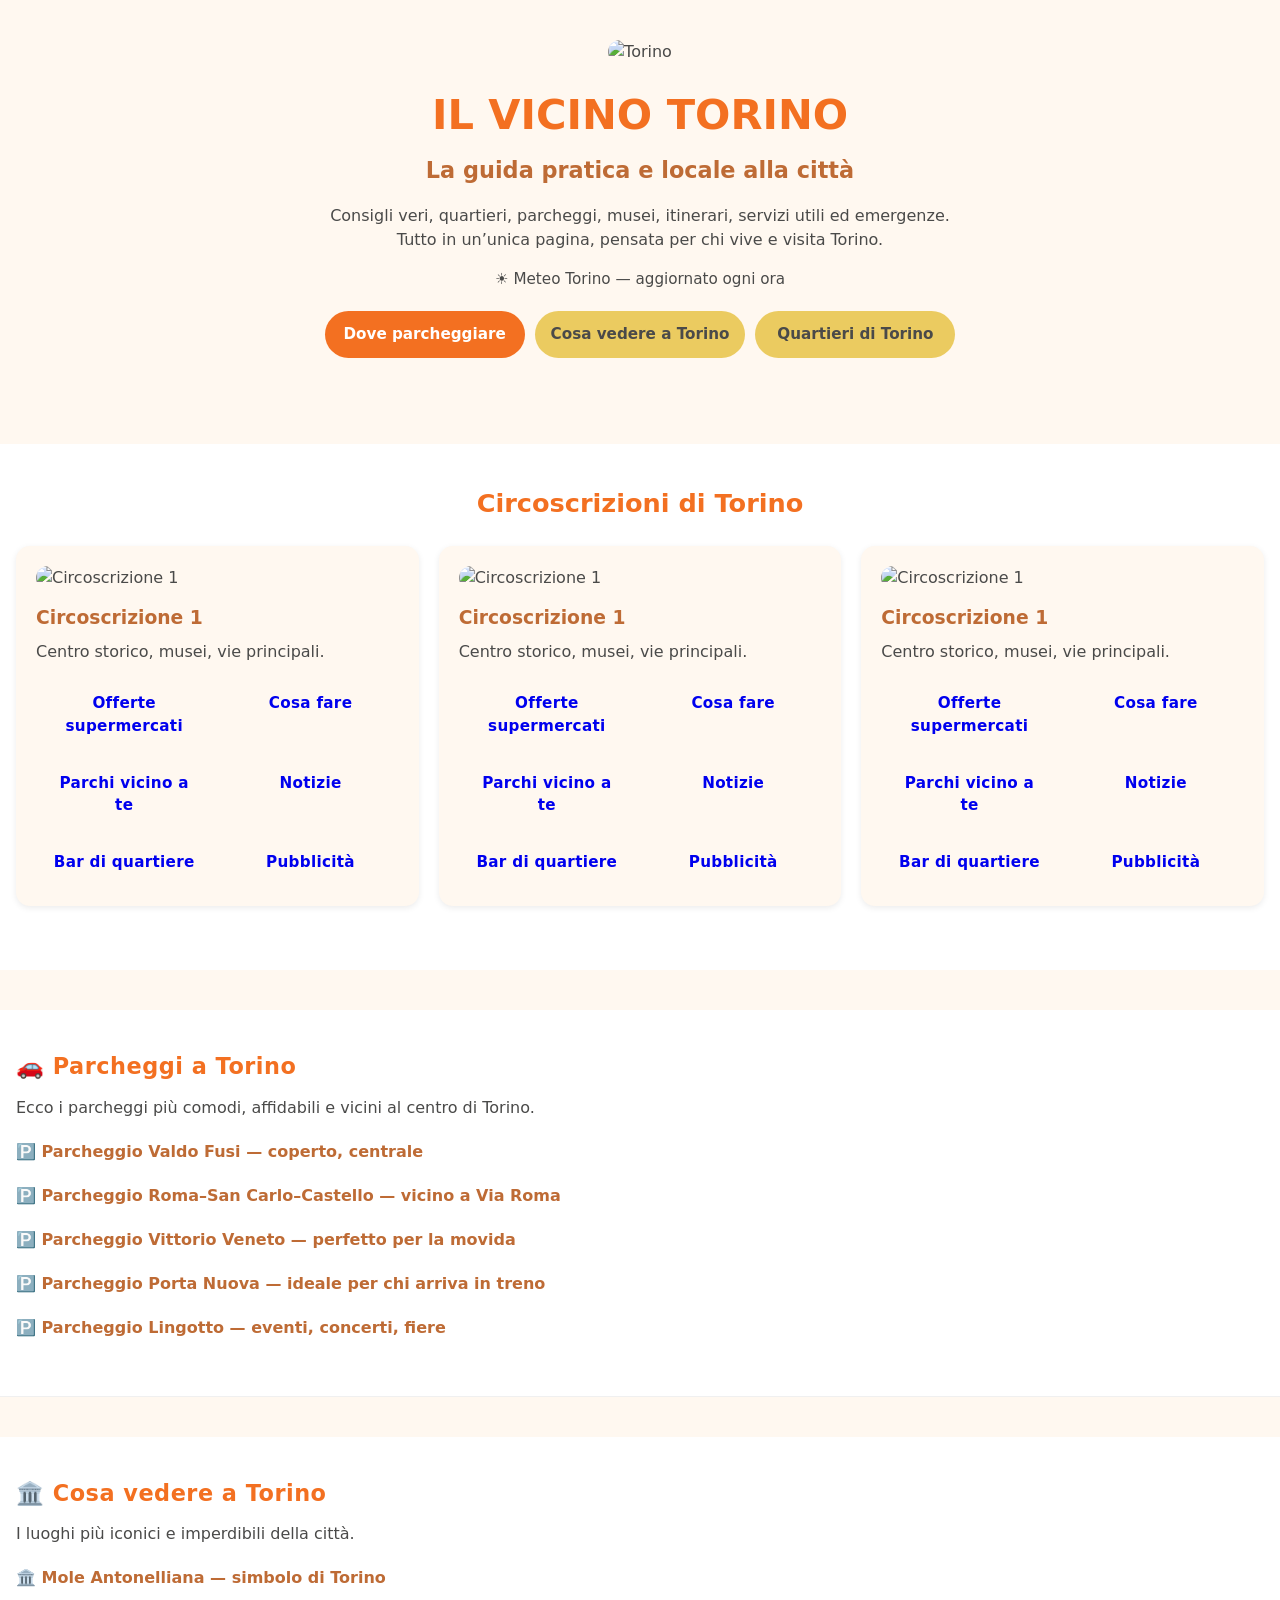
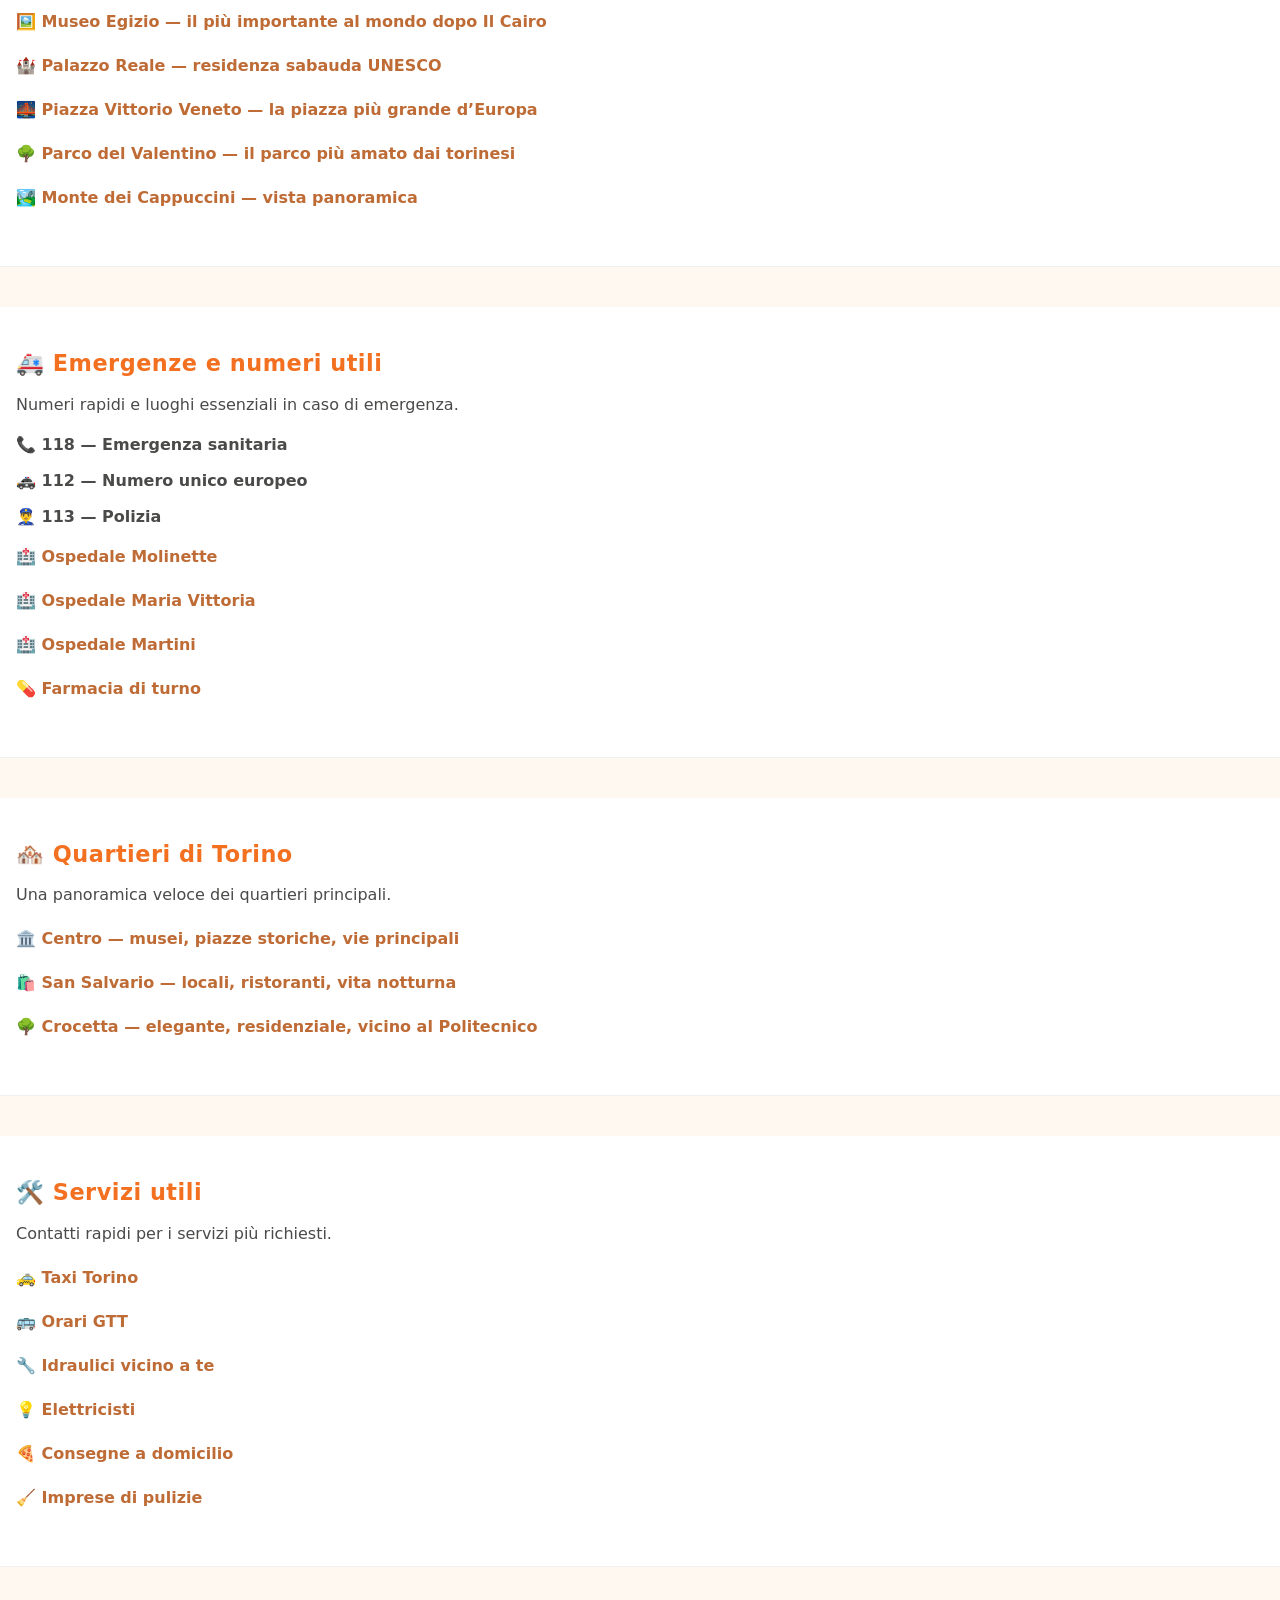
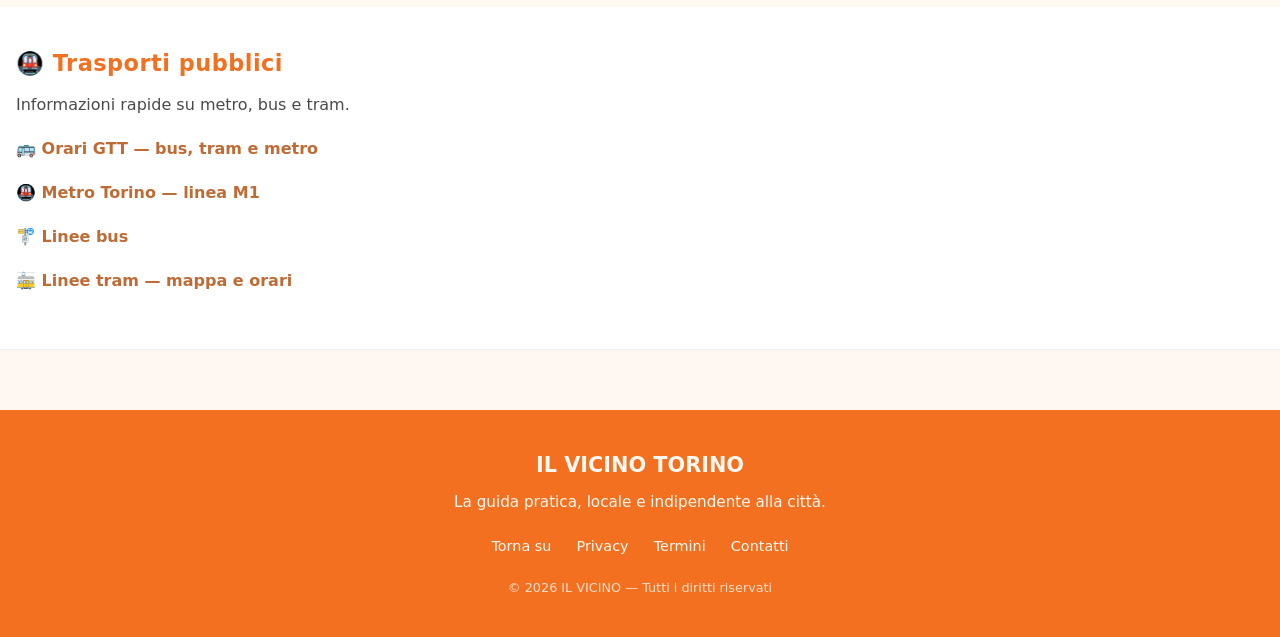
==== index.html @ 910312d6 "Initial commit" ====
<!DOCTYPE html>
<html lang="it">
<head>
  <meta charset="UTF-8">
  <meta name="viewport" content="width=device-width, initial-scale=1.0">

  <title>IL VICINO TORINO — La guida pratica alla città</title>

  <meta name="description" content="IL VICINO TORINO: parcheggi, trasporti, quartieri, cosa vedere, emergenze, servizi utili e link rapidi. La guida pratica, locale e indipendente alla città.">
  <meta name="keywords" content="Torino, parcheggi Torino, trasporti Torino, cosa vedere Torino, quartieri Torino, emergenze Torino, servizi utili Torino, guida Torino">
  <meta name="author" content="IL VICINO">

  <link rel="stylesheet" href="styles.css">
  <link rel="icon" type="image/png" href="favicon.png">
</head>

<body>

<div id="top"></div>

<!-- SEZIONE HERO -->
<header class="hero" id="top">
  <div class="hero-inner">
    <img src="assets/torino-hero.jpg" alt="Torino" class="hero-img">

    <h1>IL VICINO TORINO</h1>
    <h2>La guida pratica e locale alla città</h2>

    <p class="hero-desc">
      Consigli veri, quartieri, parcheggi, musei, itinerari, servizi utili ed emergenze.
      Tutto in un’unica pagina, pensata per chi vive e visita Torino.
    </p>

    <div class="hero-meteo">
      <span>☀️ Meteo Torino — aggiornato ogni ora</span>
    </div>

    <div class="hero-buttons">
      <a href="#parcheggi" class="btn primary">Dove parcheggiare</a>
      <a href="#cosa-vedere" class="btn secondary">Cosa vedere a Torino</a>
      <a href="#circoscrizioni" class="btn secondary">Quartieri di Torino</a>
    </div>
  </div>
</header>

<!-- SEZIONE CIRCOSCRIZIONI -->
<section id="circoscrizioni" class="circo-section">
  <h2 class="circo-title">Circoscrizioni di Torino</h2>

  <div class="circo-container">

    <!-- CARD 1 -->
    <div class="circo-card">
      <img src="assets/circo1.jpg" alt="Circoscrizione 1" class="circo-img">
      <h3>Circoscrizione 1</h3>
      <p>Centro storico, musei, vie principali.</p>

      <div class="circo-buttons">
        <a href="https://www.doveconviene.it" target="_blank" class="btn circo">Offerte supermercati</a>
        <a href="https://www.eventbrite.it/d/italy--torino/events/" target="_blank" class="btn circo">Cosa fare</a>
        <a href="https://www.google.com/maps/search/parchi+torino/" target="_blank" class="btn circo">Parchi vicino a te</a>
        <a href="https://www.torinotoday.it" target="_blank" class="btn circo">Notizie</a>
        <a href="https://www.google.com/maps/search/bar+torino/" target="_blank" class="btn circo">Bar di quartiere</a>
        <a href="premium-ilvicinotorino.html" class="btn circo">Pubblicità</a>
      </div>
    </div>

    <!-- CARD 2 -->
    <div class="circo-card">
      <img src="assets/circo1.jpg" alt="Circoscrizione 1" class="circo-img">
      <h3>Circoscrizione 1</h3>
      <p>Centro storico, musei, vie principali.</p>

      <div class="circo-buttons">
        <a href="https://www.doveconviene.it" target="_blank" class="btn circo">Offerte supermercati</a>
        <a href="https://www.eventbrite.it/d/italy--torino/events/" target="_blank" class="btn circo">Cosa fare</a>
        <a href="https://www.google.com/maps/search/parchi+torino/" target="_blank" class="btn circo">Parchi vicino a te</a>
        <a href="https://www.torinotoday.it" target="_blank" class="btn circo">Notizie</a>
        <a href="https://www.google.com/maps/search/bar+torino/" target="_blank" class="btn circo">Bar di quartiere</a>
        <a href="premium-ilvicinotorino.html" class="btn circo">Pubblicità</a>
      </div>
    </div>

    <!-- CARD 3 -->
    <div class="circo-card">
      <img src="assets/circo1.jpg" alt="Circoscrizione 1" class="circo-img">
      <h3>Circoscrizione 1</h3>
      <p>Centro storico, musei, vie principali.</p>

      <div class="circo-buttons">
        <a href="https://www.doveconviene.it" target="_blank" class="btn circo">Offerte supermercati</a>
        <a href="https://www.eventbrite.it/d/italy--torino/events/" target="_blank" class="btn circo">Cosa fare</a>
        <a href="https://www.google.com/maps/search/parchi+torino/" target="_blank" class="btn circo">Parchi vicino a te</a>
        <a href="https://www.torinotoday.it" target="_blank" class="btn circo">Notizie</a>
        <a href="https://www.google.com/maps/search/bar+torino/" target="_blank" class="btn circo">Bar di quartiere</a>
        <a href="premium-ilvicinotorino.html" class="btn circo">Pubblicità</a>
      </div>
    </div>

  </div>
</section>

<!-- PARCHEGGI -->
<section id="parcheggi" class="micro-section">
  <h2>🚗 Parcheggi a Torino</h2>
  <p>Ecco i parcheggi più comodi, affidabili e vicini al centro di Torino.</p>

  <ul class="micro-list">
    <li><a href="#" target="_blank">🅿️ Parcheggio Valdo Fusi — coperto, centrale</a></li>
    <li><a href="#" target="_blank">🅿️ Parcheggio Roma–San Carlo–Castello — vicino a Via Roma</a></li>
    <li><a href="#" target="_blank">🅿️ Parcheggio Vittorio Veneto — perfetto per la movida</a></li>
    <li><a href="#" target="_blank">🅿️ Parcheggio Porta Nuova — ideale per chi arriva in treno</a></li>
    <li><a href="#" target="_blank">🅿️ Parcheggio Lingotto — eventi, concerti, fiere</a></li>
  </ul>
</section>

<!-- COSA VEDERE -->
<section id="cosa-vedere" class="micro-section">
  <h2>🏛️ Cosa vedere a Torino</h2>
  <p>I luoghi più iconici e imperdibili della città.</p>

  <ul class="micro-list">
    <li><a href="#" target="_blank">🏛️ Mole Antonelliana — simbolo di Torino</a></li>
    <li><a href="#" target="_blank">🖼️ Museo Egizio — il più importante al mondo dopo Il Cairo</a></li>
    <li><a href="#" target="_blank">🏰 Palazzo Reale — residenza sabauda UNESCO</a></li>
    <li><a href="#" target="_blank">🌉 Piazza Vittorio Veneto — la piazza più grande d’Europa</a></li>
    <li><a href="#" target="_blank">🌳 Parco del Valentino — il parco più amato dai torinesi</a></li>
    <li><a href="#" target="_blank">🏞️ Monte dei Cappuccini — vista panoramica</a></li>
  </ul>
</section>

<!-- EMERGENZE -->
<section id="emergenze" class="micro-section">
  <h2>🚑 Emergenze e numeri utili</h2>
  <p>Numeri rapidi e luoghi essenziali in caso di emergenza.</p>

  <ul class="micro-list">
    <li><strong>📞 118 — Emergenza sanitaria</strong></li>
    <li><strong>🚓 112 — Numero unico europeo</strong></li>
    <li><strong>👮‍♂️ 113 — Polizia</strong></li>
    <li><a href="#" target="_blank">🏥 Ospedale Molinette</a></li>
    <li><a href="#" target="_blank">🏥 Ospedale Maria Vittoria</a></li>
    <li><a href="#" target="_blank">🏥 Ospedale Martini</a></li>
    <li><a href="https://www.farmacieaperte.it" target="_blank">💊 Farmacia di turno</a></li>
  </ul>
</section>

<!-- QUARTIERI -->
<section id="quartieri" class="micro-section">
  <h2>🏘️ Quartieri di Torino</h2>
  <p>Una panoramica veloce dei quartieri principali.</p>

  <ul class="micro-list">
    <li><a href="#" target="_blank">🏛️ Centro — musei, piazze storiche, vie principali</a></li>
    <li><a href="#" target="_blank">🛍️ San Salvario — locali, ristoranti, vita notturna</a></li>
    <li><a href="#" target="_blank">🌳 Crocetta — elegante, residenziale, vicino al Politecnico</a></li>
  </ul>
</section>

<!-- SERVIZI -->
<section id="servizi" class="micro-section">
  <h2>🛠️ Servizi utili</h2>
  <p>Contatti rapidi per i servizi più richiesti.</p>

  <ul class="micro-list">
    <li><a href="#" target="_blank">🚕 Taxi Torino</a></li>
    <li><a href="https://www.gtt.to.it/cms/" target="_blank">🚌 Orari GTT</a></li>
    <li><a href="#" target="_blank">🔧 Idraulici vicino a te</a></li>
    <li><a href="#" target="_blank">💡 Elettricisti</a></li>
    <li><a href="https://www.gloriosa.it" target="_blank">🍕 Consegne a domicilio</a></li>
    <li><a href="#" target="_blank">🧹 Imprese di pulizie</a></li>
  </ul>
</section>

<!-- TRASPORTI -->
<section id="trasporti" class="micro-section">
  <h2>🚇 Trasporti pubblici</h2>
  <p>Informazioni rapide su metro, bus e tram.</p>

  <ul class="micro-list">
    <li><a href="#" target="_blank">🚌 Orari GTT — bus, tram e metro</a></li>
    <li><a href="#" target="_blank">🚇 Metro Torino — linea M1</a></li>
    <li><a href="#" target="_blank">🚏 Linee bus</a></li>
    <li><a href="#" target="_blank">🚋 Linee tram — mappa e orari</a></li>
  </ul>
</section>

<!-- FOOTER -->
<footer class="footer">
  <div class="footer-inner">
    <p class="footer-title">IL VICINO TORINO</p>
    <p class="footer-desc">La guida pratica, locale e indipendente alla città.</p>

    <div class="footer-links">
      <a href="#top">Torna su</a>
      <a href="privacy.html">Privacy</a>
      <a href="termini.html">Termini</a>
      <a href="mailto:supporto.ilvicino.org@gmail.com">Contatti</a>
    </div>

    <p class="footer-copy">© 2026 IL VICINO — Tutti i diritti riservati</p>
  </div>
</footer>

</body>
</html>
---- styles.css ----
/* PALETTE IL VICINO (blindata) */
:root {
  --arancio: #F37021;
  --mattone: #BE6B35;
  --giallo: #EBCB60;
  --grigio: #4A4A49;
  --panna: #FFF8F0;
  --bianco: #FFFFFF;
}

/* RESET SEMPLICE E MOBILE-FIRST */
*,
*::before,
*::after {
  box-sizing: border-box;
  margin: 0;
  padding: 0;
}

body {
  font-family: system-ui, -apple-system, BlinkMacSystemFont, "Segoe UI", sans-serif;
  background: var(--panna);
  color: var(--grigio);
  line-height: 1.5;
}

/* CONTENITORE GENERALE */
section {
  padding: 40px 16px;
}

/* SEZIONE HERO */
.hero {
  background: var(--panna);
  padding: 24px 16px 40px;
}

.hero-inner {
  max-width: 960px;
  margin: 0 auto;
  text-align: center;
}

/* IMMAGINE HERO */
.hero-img {
  width: 100%;
  max-height: 260px;
  object-fit: cover;
  border-radius: 16px;
  margin-bottom: 20px;
}

/* TITOLI */
.hero h1 {
  font-size: 2rem;
  color: var(--arancio);
  margin-bottom: 8px;
}

.hero h2 {
  font-size: 1.2rem;
  color: var(--mattone);
  margin-bottom: 16px;
}

/* TESTO DESCRITTIVO */
.hero-desc {
  font-size: 1rem;
  max-width: 640px;
  margin: 0 auto 16px;
}

/* METEO */
.hero-meteo {
  font-size: 0.95rem;
  margin-bottom: 20px;
}

/* BOTTONI */
.btn {
  display: inline-block;
  text-decoration: none;
  padding: 12px 16px;
  border-radius: 999px;
  font-weight: 600;
  font-size: 0.95rem;
  text-align: center;
}

/* Varianti */
.btn.primary {
  background: var(--arancio);
  color: var(--bianco);
}

.btn.secondary {
  background: var(--giallo);
  color: var(--grigio);
}

/* BOTTONI HERO */
.hero-buttons {
  display: flex;
  flex-direction: column;
  gap: 10px;
  align-items: stretch;
}

/* VERSIONE DESKTOP / TABLET */
@media (min-width: 768px) {
  .hero {
    padding: 40px 20px 56px;
  }

  .hero h1 {
    font-size: 2.6rem;
  }

  .hero h2 {
    font-size: 1.4rem;
  }

  .hero-buttons {
    flex-direction: row;
    justify-content: center;
  }

  .hero-buttons .btn {
    width: auto;
    min-width: 200px;
  }
}
/* SEZIONE CIRCO SCRIZIONI */
.circo-section {
  padding: 40px 16px;
  background: var(--bianco);
}

.circo-title {
  text-align: center;
  font-size: 1.6rem;
  color: var(--arancio);
  margin-bottom: 24px;
}

.circo-container {
  display: grid;
  grid-template-columns: 1fr;
  gap: 20px;
}

.circo-card {
  background: var(--panna);
  padding: 20px;
  border-radius: 14px;
  box-shadow: 0 2px 6px rgba(0,0,0,0.08);
}

.circo-card h3 {
  color: var(--mattone);
  margin-bottom: 8px;
}

@media (min-width: 768px) {
  .circo-container {
    grid-template-columns: repeat(3, 1fr);
  }
}
/* BOTTONI CIRCO SCRIZIONI */
.circo-buttons {
  display: grid;
  grid-template-columns: 1fr;
  gap: 10px;
  margin-top: 16px;
}

/* BOTTONE PREMIUM ARANCIONE */
.btn.premium {
  background: var(--arancio);
  color: white;
  padding: 12px 18px;
  border-radius: 10px;
  text-align: center;
  font-weight: 700;
  text-decoration: none;
  display: inline-block;
}



/* DESKTOP */
@media (min-width: 768px) {
  .circo-buttons {
    grid-template-columns: repeat(2, 1fr);
  }
}
/* IMMAGINI CIRCO SCRIZIONI */
.circo-img {
  width: 100%;
  height: 160px;
  object-fit: cover;
  border-radius: 12px;
  margin-bottom: 14px;
}
/* MICRO-SEZIONI */
.micro-section {
  padding: 40px 16px;
  background: var(--bianco);
  border-bottom: 1px solid rgba(0,0,0,0.06);
}

.micro-section h2 {
  font-size: 1.4rem;
  color: var(--arancio);
  margin-bottom: 12px;
}

.micro-section p {
  color: var(--grigio);
  font-size: 1rem;
  max-width: 700px;
}
/* LISTE MICRO-SEZIONI */
.micro-list {
  margin-top: 16px;
  padding-left: 0;
  list-style: none;
}

.micro-list li {
  margin-bottom: 12px;
}

.micro-list a {
  color: var(--mattone);
  font-weight: 600;
  text-decoration: none;
}

.micro-list a:hover {
  text-decoration: underline;
}
/* RIFINITURE FINALI */

/* Spaziatura tra le sezioni */
.micro-section {
  margin-top: 40px;
  margin-bottom: 40px;
}

/* Migliora la leggibilità dei titoli */
.micro-section h2 {
  letter-spacing: 0.5px;
  font-weight: 700;
}

/* Migliora la leggibilità del testo */
.micro-section p,
.micro-list li {
  line-height: 1.5;
}

/* Uniforma i link */
.micro-list a {
  display: inline-block;
  padding: 4px 0;
}

/* Migliora la distanza tra le card delle circoscrizioni */
.circo-card {
  margin-bottom: 24px;
}

/* Migliora la leggibilità dei bottoni */
.btn.circo {
  font-size: 0.95rem;
  letter-spacing: 0.3px;
}

/* Aggiunge un po’ di respiro alla HERO */
.hero-inner {
  padding-bottom: 30px;
}
/* FOOTER */
.footer {
  background: var(--arancio);
  color: var(--panna);
  padding: 40px 20px;
  margin-top: 60px;
}

.footer-inner {
  max-width: 800px;
  margin: 0 auto;
  text-align: center;
}

.footer-title {
  font-size: 1.3rem;
  font-weight: 700;
  color: var(--panna);
  margin-bottom: 10px;
}

.footer-desc {
  font-size: 0.95rem;
  margin-bottom: 20px;
  color: #FFF8F0;
}

.footer-links a {
  color: var(--panna);
  text-decoration: none;
  margin: 0 10px;
  font-size: 0.9rem;
}

.footer-links a:hover {
  opacity: 0.7;
  }

.footer-copy {
  margin-top: 20px;
  font-size: 0.8rem;
  opacity: 0.8;
}
/* OTTIMIZZAZIONE MOBILE */
@media (max-width: 768px) {

  body {
    padding: 0 16px;
  }

  .hero-inner {
    padding: 20px 0 30px 0;
  }

  .hero-desc {
    font-size: 1rem;
    line-height: 1.5;
  }

  .circo-card {
    padding: 16px;
  }

  .circo-buttons {
    flex-direction: column;
    gap: 10px;
  }

  .btn.circo {
    width: 100%;
    text-align: center;
  }

  .micro-section {
    margin-top: 32px;
    margin-bottom: 32px;
  }

  .micro-list a {
    font-size: 1rem;
    padding: 6px 0;
  }

  .footer {
    padding: 30px 16px;
  }

  .footer-links a {
    display: inline-block;
    margin: 6px 8px;
  }
}
.premium-logo {
  width: 140px;
  display: block;
  margin: 25px auto 15px auto;
  filter: drop-shadow(0 2px 4px rgba(0,0,0,0.15));
}
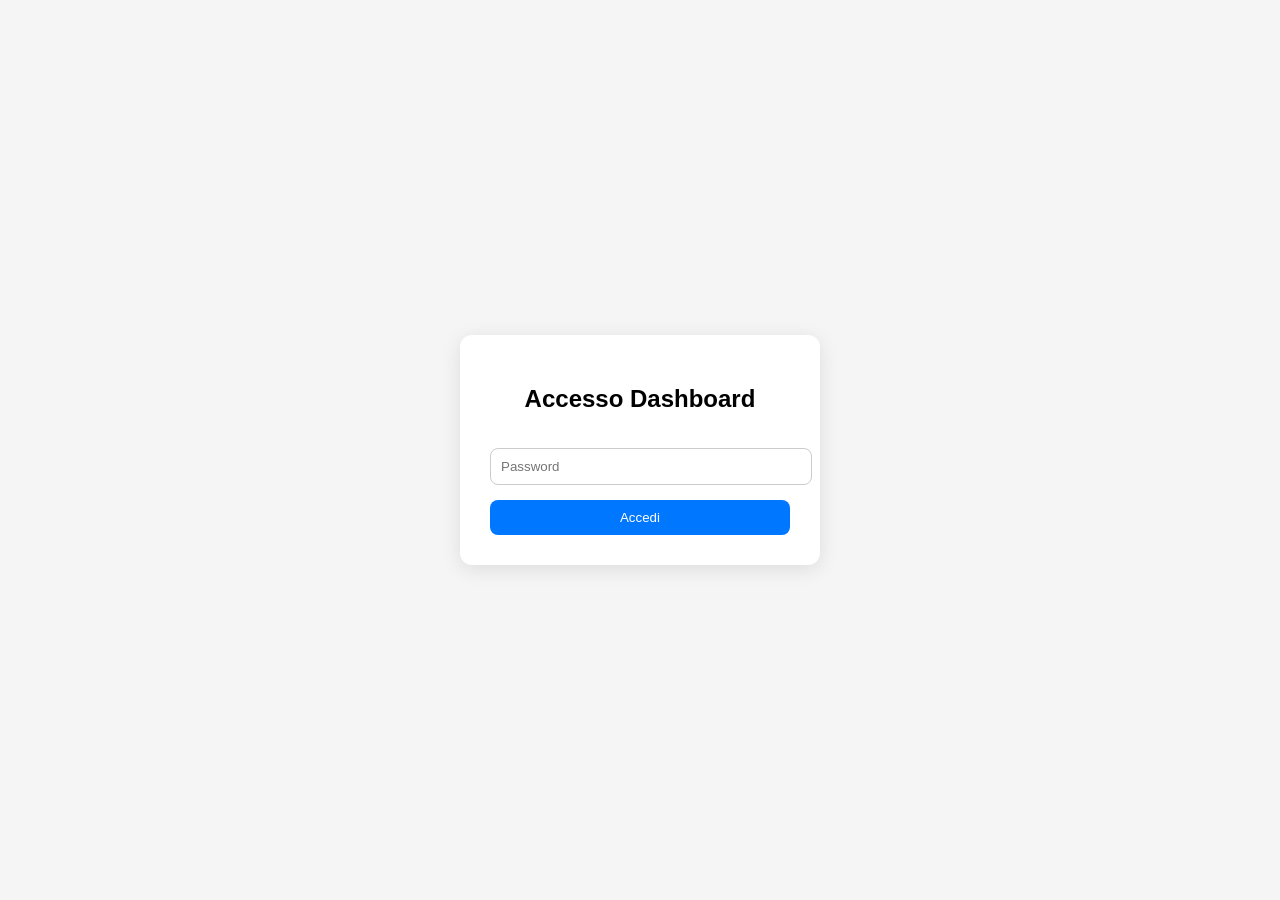
==== commit c7a38dcb: "Aggiunti file dashboard corretti" ====
--- a/index.html
+++ b/index.html
@@ -1,207 +1,66 @@
 <!DOCTYPE html>
 <html lang="it">
 <head>
-  <meta charset="UTF-8">
-  <meta name="viewport" content="width=device-width, initial-scale=1.0">
+    <meta charset="UTF-8">
+    <meta name="viewport" content="width=device-width, initial-scale=1.0">
+    <title>Dashboard Admin - Il Vicino</title>
 
-  <title>IL VICINO TORINO — La guida pratica alla città</title>
+    <!-- Font Awesome per icone -->
+    <link rel="stylesheet" href="https://cdnjs.cloudflare.com/ajax/libs/font-awesome/6.5.0/css/all.min.css">
 
-  <meta name="description" content="IL VICINO TORINO: parcheggi, trasporti, quartieri, cosa vedere, emergenze, servizi utili e link rapidi. La guida pratica, locale e indipendente alla città.">
-  <meta name="keywords" content="Torino, parcheggi Torino, trasporti Torino, cosa vedere Torino, quartieri Torino, emergenze Torino, servizi utili Torino, guida Torino">
-  <meta name="author" content="IL VICINO">
-
-  <link rel="stylesheet" href="styles.css">
-  <link rel="icon" type="image/png" href="favicon.png">
+    <link rel="stylesheet" href="style.css">
 </head>
 
 <body>
 
-<div id="top"></div>
+<!-- LOGIN SCREEN -->
+<div id="login-screen" class="login-screen">
+    <div class="login-box">
+        <h2>Accesso Dashboard</h2>
+        <input type="password" id="passwordInput" placeholder="Password">
+        <button id="loginBtn">Accedi</button>
+        <p id="loginError" class="error" style="display:none;">Password errata</p>
+    </div>
+</div>
 
-<!-- SEZIONE HERO -->
-<header class="hero" id="top">
-  <div class="hero-inner">
-    <img src="assets/torino-hero.jpg" alt="Torino" class="hero-img">
+<!-- TOAST -->
+<div id="toast"></div>
 
-    <h1>IL VICINO TORINO</h1>
-    <h2>La guida pratica e locale alla città</h2>
+<div class="dashboard">
 
-    <p class="hero-desc">
-      Consigli veri, quartieri, parcheggi, musei, itinerari, servizi utili ed emergenze.
-      Tutto in un’unica pagina, pensata per chi vive e visita Torino.
-    </p>
+    <!-- SIDEBAR -->
+    <aside class="sidebar">
+        <h2>Il Vicino</h2>
+        <nav>
+            <ul>
+                <li data-section="consigli"><i class="fa-solid fa-lightbulb"></i> Consigli</li>
+                <li data-section="affiliazioni"><i class="fa-solid fa-handshake"></i> Affiliazioni</li>
+                <li data-section="parcheggi"><i class="fa-solid fa-square-parking"></i> Parcheggi</li>
+                <li data-section="circoscrizioni"><i class="fa-solid fa-map"></i> Circoscrizioni</li>
+                <li data-section="bottom"><i class="fa-solid fa-bars"></i> Bottom</li>
+                <li data-section="premium"><i class="fa-solid fa-star"></i> Premium</li>
+            </ul>
+        </nav>
+    </aside>
 
-    <div class="hero-meteo">
-      <span>☀️ Meteo Torino — aggiornato ogni ora</span>
-    </div>
+    <!-- CONTENUTO -->
+    <main class="content">
 
-    <div class="hero-buttons">
-      <a href="#parcheggi" class="btn primary">Dove parcheggiare</a>
-      <a href="#cosa-vedere" class="btn secondary">Cosa vedere a Torino</a>
-      <a href="#circoscrizioni" class="btn secondary">Quartieri di Torino</a>
-    </div>
-  </div>
-</header>
+        <!-- TOPBAR -->
+        <div class="topbar">
+            <h1>Dashboard Admin</h1>
+            <button id="themeToggle" class="theme-btn"><i class="fa-solid fa-moon"></i></button>
+        </div>
 
-<!-- SEZIONE CIRCOSCRIZIONI -->
-<section id="circoscrizioni" class="circo-section">
-  <h2 class="circo-title">Circoscrizioni di Torino</h2>
+        <div id="view">
+            <div id="loader" class="loader hidden"></div>
+            Seleziona una sezione dalla sidebar.
+        </div>
 
-  <div class="circo-container">
+    </main>
 
-    <!-- CARD 1 -->
-    <div class="circo-card">
-      <img src="assets/circo1.jpg" alt="Circoscrizione 1" class="circo-img">
-      <h3>Circoscrizione 1</h3>
-      <p>Centro storico, musei, vie principali.</p>
+</div>
 
-      <div class="circo-buttons">
-        <a href="https://www.doveconviene.it" target="_blank" class="btn circo">Offerte supermercati</a>
-        <a href="https://www.eventbrite.it/d/italy--torino/events/" target="_blank" class="btn circo">Cosa fare</a>
-        <a href="https://www.google.com/maps/search/parchi+torino/" target="_blank" class="btn circo">Parchi vicino a te</a>
-        <a href="https://www.torinotoday.it" target="_blank" class="btn circo">Notizie</a>
-        <a href="https://www.google.com/maps/search/bar+torino/" target="_blank" class="btn circo">Bar di quartiere</a>
-        <a href="premium-ilvicinotorino.html" class="btn circo">Pubblicità</a>
-      </div>
-    </div>
-
-    <!-- CARD 2 -->
-    <div class="circo-card">
-      <img src="assets/circo1.jpg" alt="Circoscrizione 1" class="circo-img">
-      <h3>Circoscrizione 1</h3>
-      <p>Centro storico, musei, vie principali.</p>
-
-      <div class="circo-buttons">
-        <a href="https://www.doveconviene.it" target="_blank" class="btn circo">Offerte supermercati</a>
-        <a href="https://www.eventbrite.it/d/italy--torino/events/" target="_blank" class="btn circo">Cosa fare</a>
-        <a href="https://www.google.com/maps/search/parchi+torino/" target="_blank" class="btn circo">Parchi vicino a te</a>
-        <a href="https://www.torinotoday.it" target="_blank" class="btn circo">Notizie</a>
-        <a href="https://www.google.com/maps/search/bar+torino/" target="_blank" class="btn circo">Bar di quartiere</a>
-        <a href="premium-ilvicinotorino.html" class="btn circo">Pubblicità</a>
-      </div>
-    </div>
-
-    <!-- CARD 3 -->
-    <div class="circo-card">
-      <img src="assets/circo1.jpg" alt="Circoscrizione 1" class="circo-img">
-      <h3>Circoscrizione 1</h3>
-      <p>Centro storico, musei, vie principali.</p>
-
-      <div class="circo-buttons">
-        <a href="https://www.doveconviene.it" target="_blank" class="btn circo">Offerte supermercati</a>
-        <a href="https://www.eventbrite.it/d/italy--torino/events/" target="_blank" class="btn circo">Cosa fare</a>
-        <a href="https://www.google.com/maps/search/parchi+torino/" target="_blank" class="btn circo">Parchi vicino a te</a>
-        <a href="https://www.torinotoday.it" target="_blank" class="btn circo">Notizie</a>
-        <a href="https://www.google.com/maps/search/bar+torino/" target="_blank" class="btn circo">Bar di quartiere</a>
-        <a href="premium-ilvicinotorino.html" class="btn circo">Pubblicità</a>
-      </div>
-    </div>
-
-  </div>
-</section>
-
-<!-- PARCHEGGI -->
-<section id="parcheggi" class="micro-section">
-  <h2>🚗 Parcheggi a Torino</h2>
-  <p>Ecco i parcheggi più comodi, affidabili e vicini al centro di Torino.</p>
-
-  <ul class="micro-list">
-    <li><a href="#" target="_blank">🅿️ Parcheggio Valdo Fusi — coperto, centrale</a></li>
-    <li><a href="#" target="_blank">🅿️ Parcheggio Roma–San Carlo–Castello — vicino a Via Roma</a></li>
-    <li><a href="#" target="_blank">🅿️ Parcheggio Vittorio Veneto — perfetto per la movida</a></li>
-    <li><a href="#" target="_blank">🅿️ Parcheggio Porta Nuova — ideale per chi arriva in treno</a></li>
-    <li><a href="#" target="_blank">🅿️ Parcheggio Lingotto — eventi, concerti, fiere</a></li>
-  </ul>
-</section>
-
-<!-- COSA VEDERE -->
-<section id="cosa-vedere" class="micro-section">
-  <h2>🏛️ Cosa vedere a Torino</h2>
-  <p>I luoghi più iconici e imperdibili della città.</p>
-
-  <ul class="micro-list">
-    <li><a href="#" target="_blank">🏛️ Mole Antonelliana — simbolo di Torino</a></li>
-    <li><a href="#" target="_blank">🖼️ Museo Egizio — il più importante al mondo dopo Il Cairo</a></li>
-    <li><a href="#" target="_blank">🏰 Palazzo Reale — residenza sabauda UNESCO</a></li>
-    <li><a href="#" target="_blank">🌉 Piazza Vittorio Veneto — la piazza più grande d’Europa</a></li>
-    <li><a href="#" target="_blank">🌳 Parco del Valentino — il parco più amato dai torinesi</a></li>
-    <li><a href="#" target="_blank">🏞️ Monte dei Cappuccini — vista panoramica</a></li>
-  </ul>
-</section>
-
-<!-- EMERGENZE -->
-<section id="emergenze" class="micro-section">
-  <h2>🚑 Emergenze e numeri utili</h2>
-  <p>Numeri rapidi e luoghi essenziali in caso di emergenza.</p>
-
-  <ul class="micro-list">
-    <li><strong>📞 118 — Emergenza sanitaria</strong></li>
-    <li><strong>🚓 112 — Numero unico europeo</strong></li>
-    <li><strong>👮‍♂️ 113 — Polizia</strong></li>
-    <li><a href="#" target="_blank">🏥 Ospedale Molinette</a></li>
-    <li><a href="#" target="_blank">🏥 Ospedale Maria Vittoria</a></li>
-    <li><a href="#" target="_blank">🏥 Ospedale Martini</a></li>
-    <li><a href="https://www.farmacieaperte.it" target="_blank">💊 Farmacia di turno</a></li>
-  </ul>
-</section>
-
-<!-- QUARTIERI -->
-<section id="quartieri" class="micro-section">
-  <h2>🏘️ Quartieri di Torino</h2>
-  <p>Una panoramica veloce dei quartieri principali.</p>
-
-  <ul class="micro-list">
-    <li><a href="#" target="_blank">🏛️ Centro — musei, piazze storiche, vie principali</a></li>
-    <li><a href="#" target="_blank">🛍️ San Salvario — locali, ristoranti, vita notturna</a></li>
-    <li><a href="#" target="_blank">🌳 Crocetta — elegante, residenziale, vicino al Politecnico</a></li>
-  </ul>
-</section>
-
-<!-- SERVIZI -->
-<section id="servizi" class="micro-section">
-  <h2>🛠️ Servizi utili</h2>
-  <p>Contatti rapidi per i servizi più richiesti.</p>
-
-  <ul class="micro-list">
-    <li><a href="#" target="_blank">🚕 Taxi Torino</a></li>
-    <li><a href="https://www.gtt.to.it/cms/" target="_blank">🚌 Orari GTT</a></li>
-    <li><a href="#" target="_blank">🔧 Idraulici vicino a te</a></li>
-    <li><a href="#" target="_blank">💡 Elettricisti</a></li>
-    <li><a href="https://www.gloriosa.it" target="_blank">🍕 Consegne a domicilio</a></li>
-    <li><a href="#" target="_blank">🧹 Imprese di pulizie</a></li>
-  </ul>
-</section>
-
-<!-- TRASPORTI -->
-<section id="trasporti" class="micro-section">
-  <h2>🚇 Trasporti pubblici</h2>
-  <p>Informazioni rapide su metro, bus e tram.</p>
-
-  <ul class="micro-list">
-    <li><a href="#" target="_blank">🚌 Orari GTT — bus, tram e metro</a></li>
-    <li><a href="#" target="_blank">🚇 Metro Torino — linea M1</a></li>
-    <li><a href="#" target="_blank">🚏 Linee bus</a></li>
-    <li><a href="#" target="_blank">🚋 Linee tram — mappa e orari</a></li>
-  </ul>
-</section>
-
-<!-- FOOTER -->
-<footer class="footer">
-  <div class="footer-inner">
-    <p class="footer-title">IL VICINO TORINO</p>
-    <p class="footer-desc">La guida pratica, locale e indipendente alla città.</p>
-
-    <div class="footer-links">
-      <a href="#top">Torna su</a>
-      <a href="privacy.html">Privacy</a>
-      <a href="termini.html">Termini</a>
-      <a href="mailto:supporto.ilvicino.org@gmail.com">Contatti</a>
-    </div>
-
-    <p class="footer-copy">© 2026 IL VICINO — Tutti i diritti riservati</p>
-  </div>
-</footer>
-
+<script src="app.js"></script>
 </body>
 </html>
-
--- a/style.css
+++ b/style.css
@@ -0,0 +1,313 @@
+/* BASE */
+body {
+    margin: 0;
+    font-family: Arial, sans-serif;
+    background: #f5f5f5;
+}
+
+/* LAYOUT */
+.dashboard {
+    display: flex;
+    height: 100vh;
+}
+
+/* SIDEBAR */
+.sidebar {
+    background: #1f1f1f;
+    color: white;
+    padding: 20px;
+    width: 230px;
+}
+
+.sidebar h2 {
+    margin-top: 0;
+}
+
+.sidebar ul {
+    list-style: none;
+    padding: 0;
+}
+
+.sidebar li {
+    padding: 12px;
+    margin-bottom: 8px;
+    border-radius: 6px;
+    cursor: pointer;
+    transition: background 0.2s ease;
+    display: flex;
+    align-items: center;
+}
+
+.sidebar li i {
+    margin-right: 10px;
+    width: 20px;
+    text-align: center;
+}
+
+.sidebar li:hover {
+    background: #333;
+}
+
+.sidebar li.active {
+    background: #0077ff;
+    color: white;
+}
+
+/* CONTENUTO */
+.content {
+    flex: 1;
+    padding: 0 30px;
+    background: white;
+}
+
+/* TOPBAR */
+.topbar {
+    position: sticky;
+    top: 0;
+    background: white;
+    padding: 15px 0;
+    z-index: 10;
+    border-bottom: 1px solid #eee;
+    display: flex;
+    justify-content: space-between;
+    align-items: center;
+}
+
+.theme-btn {
+    background: none;
+    border: none;
+    font-size: 20px;
+    cursor: pointer;
+}
+
+/* CARD */
+.card {
+    background: #ffffff;
+    padding: 20px;
+    margin-bottom: 20px;
+    border-radius: 12px;
+    box-shadow: 0 4px 12px rgba(0,0,0,0.08);
+    border: 1px solid #e5e5e5;
+    transition: transform 0.2s ease, box-shadow 0.2s ease;
+}
+
+.card:hover {
+    transform: translateY(-3px);
+    box-shadow: 0 6px 18px rgba(0,0,0,0.12);
+}
+
+.card h3 {
+    margin-bottom: 10px;
+    font-size: 18px;
+    color: #333;
+}
+
+/* TEXTAREA */
+.card textarea {
+    width: 100%;
+    min-height: 150px;
+    padding: 12px;
+    border-radius: 8px;
+    border: 1px solid #ccc;
+    font-size: 15px;
+    line-height: 1.5;
+    resize: vertical;
+    outline: none;
+    transition: border-color 0.2s ease;
+}
+
+.card textarea:focus {
+    border-color: #0077ff;
+}
+
+/* BUTTON SALVA */
+.card button {
+    margin-top: 10px;
+    padding: 10px 18px;
+    background: #0077ff;
+    color: white;
+    border: none;
+    border-radius: 8px;
+    cursor: pointer;
+    font-size: 15px;
+    transition: background 0.2s ease;
+}
+
+.card button:hover {
+    background: #005fcc;
+}
+
+/* BOTTONE SALVA TUTTO */
+.save-all-btn {
+    padding: 10px 18px;
+    background: #28a745;
+    color: white;
+    border: none;
+    border-radius: 8px;
+    cursor: pointer;
+    font-size: 15px;
+    transition: background 0.2s ease;
+}
+
+.save-all-btn:hover {
+    background: #1f8a36;
+}
+
+/* LOADER */
+.loader {
+    width: 40px;
+    height: 40px;
+    border: 4px solid #ddd;
+    border-top-color: #0077ff;
+    border-radius: 50%;
+    animation: spin 0.8s linear infinite;
+    margin: 40px auto;
+}
+
+.hidden {
+    display: none;
+}
+
+@keyframes spin {
+    to { transform: rotate(360deg); }
+}
+
+/* MINI LOADER NEI PULSANTI */
+.btn-loading {
+    position: relative;
+    pointer-events: none;
+    opacity: 0.7;
+}
+
+.btn-loading::after {
+    content: "";
+    position: absolute;
+    right: 12px;
+    top: 50%;
+    width: 14px;
+    height: 14px;
+    border: 2px solid white;
+    border-top-color: transparent;
+    border-radius: 50%;
+    animation: spin 0.7s linear infinite;
+    transform: translateY(-50%);
+}
+
+/* STATO SALVATO */
+.btn-saved {
+    background: #28a745 !important;
+    color: white !important;
+}
+
+/* INDICATORE MODIFICHE */
+.modified-indicator {
+    color: #d9534f;
+    font-size: 14px;
+    margin-left: 10px;
+    font-weight: bold;
+}
+
+/* FLASH SALVATAGGIO */
+.card.flash-save {
+    animation: flashGreen 0.5s ease;
+}
+
+@keyframes flashGreen {
+    0% { background-color: #d4f8d4; }
+    100% { background-color: #ffffff; }
+}
+
+/* TOAST */
+#toast {
+    position: fixed;
+    top: 20px;
+    right: 20px;
+    background: #0077ff;
+    color: white;
+    padding: 12px 20px;
+    border-radius: 8px;
+    font-size: 15px;
+    opacity: 0;
+    pointer-events: none;
+    transition: opacity 0.4s ease, transform 0.4s ease;
+    transform: translateY(-20px);
+    z-index: 9999;
+}
+
+#toast.show {
+    opacity: 1;
+    transform: translateY(0);
+}
+
+/* LOGIN SCREEN */
+.login-screen {
+    position: fixed;
+    inset: 0;
+    background: #f5f5f5;
+    display: flex;
+    justify-content: center;
+    align-items: center;
+    z-index: 9999;
+}
+
+.login-box {
+    background: white;
+    padding: 30px;
+    border-radius: 12px;
+    box-shadow: 0 4px 20px rgba(0,0,0,0.1);
+    width: 300px;
+    text-align: center;
+}
+
+.login-box input {
+    width: 100%;
+    padding: 10px;
+    margin-top: 15px;
+    border-radius: 8px;
+    border: 1px solid #ccc;
+}
+
+.login-box button {
+    margin-top: 15px;
+    width: 100%;
+    padding: 10px;
+    background: #0077ff;
+    color: white;
+    border: none;
+    border-radius: 8px;
+    cursor: pointer;
+}
+
+.login-box button:hover {
+    background: #005fcc;
+}
+
+.error {
+    color: red;
+    margin-top: 10px;
+}
+
+/* TEMA SCURO */
+body.dark {
+    background: #121212;
+    color: #eaeaea;
+}
+
+body.dark .sidebar {
+    background: #181818;
+}
+
+body.dark .card {
+    background: #1f1f1f;
+    border-color: #333;
+}
+
+body.dark textarea {
+    background: #2a2a2a;
+    color: white;
+    border-color: #444;
+}
+
+body.dark .save-all-btn {
+    background: #1f8a36;
+}
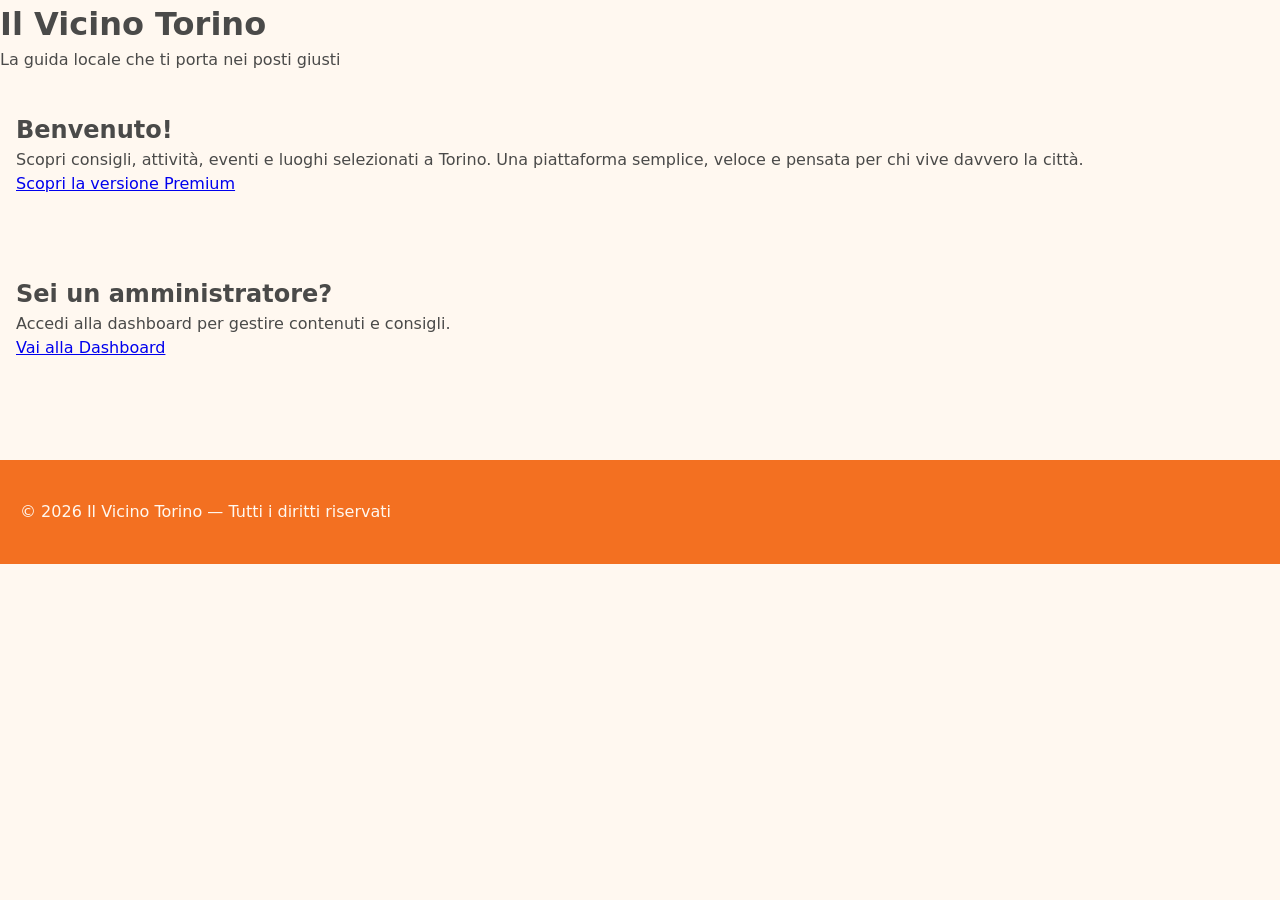
==== commit 19994ad6: "Aggiunto nuovo index homepage" ====
--- a/index.html
+++ b/index.html
@@ -3,64 +3,43 @@
 <head>
     <meta charset="UTF-8">
     <meta name="viewport" content="width=device-width, initial-scale=1.0">
-    <title>Dashboard Admin - Il Vicino</title>
+    <title>Il Vicino Torino – La tua guida locale</title>
 
-    <!-- Font Awesome per icone -->
-    <link rel="stylesheet" href="https://cdnjs.cloudflare.com/ajax/libs/font-awesome/6.5.0/css/all.min.css">
+    <!-- Stile principale del sito -->
+    <link rel="stylesheet" href="styles.css">
 
-    <link rel="stylesheet" href="style.css">
+    <!-- Favicon -->
+    <link rel="icon" type="image/png" href="favicon.png">
 </head>
 
 <body>
 
-<!-- LOGIN SCREEN -->
-<div id="login-screen" class="login-screen">
-    <div class="login-box">
-        <h2>Accesso Dashboard</h2>
-        <input type="password" id="passwordInput" placeholder="Password">
-        <button id="loginBtn">Accedi</button>
-        <p id="loginError" class="error" style="display:none;">Password errata</p>
-    </div>
-</div>
+    <header class="header">
+        <h1 class="title">Il Vicino Torino</h1>
+        <p class="subtitle">La guida locale che ti porta nei posti giusti</p>
+    </header>
 
-<!-- TOAST -->
-<div id="toast"></div>
+    <main class="container">
+        <section class="card">
+            <h2>Benvenuto!</h2>
+            <p>
+                Scopri consigli, attività, eventi e luoghi selezionati a Torino.
+                Una piattaforma semplice, veloce e pensata per chi vive davvero la città.
+            </p>
 
-<div class="dashboard">
+            <a href="premium.html" class="btn-primary">Scopri la versione Premium</a>
+        </section>
 
-    <!-- SIDEBAR -->
-    <aside class="sidebar">
-        <h2>Il Vicino</h2>
-        <nav>
-            <ul>
-                <li data-section="consigli"><i class="fa-solid fa-lightbulb"></i> Consigli</li>
-                <li data-section="affiliazioni"><i class="fa-solid fa-handshake"></i> Affiliazioni</li>
-                <li data-section="parcheggi"><i class="fa-solid fa-square-parking"></i> Parcheggi</li>
-                <li data-section="circoscrizioni"><i class="fa-solid fa-map"></i> Circoscrizioni</li>
-                <li data-section="bottom"><i class="fa-solid fa-bars"></i> Bottom</li>
-                <li data-section="premium"><i class="fa-solid fa-star"></i> Premium</li>
-            </ul>
-        </nav>
-    </aside>
-
-    <!-- CONTENUTO -->
-    <main class="content">
-
-        <!-- TOPBAR -->
-        <div class="topbar">
-            <h1>Dashboard Admin</h1>
-            <button id="themeToggle" class="theme-btn"><i class="fa-solid fa-moon"></i></button>
-        </div>
-
-        <div id="view">
-            <div id="loader" class="loader hidden"></div>
-            Seleziona una sezione dalla sidebar.
-        </div>
-
+        <section class="card">
+            <h2>Sei un amministratore?</h2>
+            <p>Accedi alla dashboard per gestire contenuti e consigli.</p>
+            <a href="admin-dashboard/index.html" class="btn-secondary">Vai alla Dashboard</a>
+        </section>
     </main>
 
-</div>
+    <footer class="footer">
+        <p>© 2026 Il Vicino Torino — Tutti i diritti riservati</p>
+    </footer>
 
-<script src="app.js"></script>
 </body>
 </html>
--- a/styles.css
+++ b/styles.css
@@ -0,0 +1,375 @@
+/* PALETTE IL VICINO (blindata) */
+:root {
+  --arancio: #F37021;
+  --mattone: #BE6B35;
+  --giallo: #EBCB60;
+  --grigio: #4A4A49;
+  --panna: #FFF8F0;
+  --bianco: #FFFFFF;
+}
+
+/* RESET SEMPLICE E MOBILE-FIRST */
+*,
+*::before,
+*::after {
+  box-sizing: border-box;
+  margin: 0;
+  padding: 0;
+}
+
+body {
+  font-family: system-ui, -apple-system, BlinkMacSystemFont, "Segoe UI", sans-serif;
+  background: var(--panna);
+  color: var(--grigio);
+  line-height: 1.5;
+}
+
+/* CONTENITORE GENERALE */
+section {
+  padding: 40px 16px;
+}
+
+/* SEZIONE HERO */
+.hero {
+  background: var(--panna);
+  padding: 24px 16px 40px;
+}
+
+.hero-inner {
+  max-width: 960px;
+  margin: 0 auto;
+  text-align: center;
+}
+
+/* IMMAGINE HERO */
+.hero-img {
+  width: 100%;
+  max-height: 260px;
+  object-fit: cover;
+  border-radius: 16px;
+  margin-bottom: 20px;
+}
+
+/* TITOLI */
+.hero h1 {
+  font-size: 2rem;
+  color: var(--arancio);
+  margin-bottom: 8px;
+}
+
+.hero h2 {
+  font-size: 1.2rem;
+  color: var(--mattone);
+  margin-bottom: 16px;
+}
+
+/* TESTO DESCRITTIVO */
+.hero-desc {
+  font-size: 1rem;
+  max-width: 640px;
+  margin: 0 auto 16px;
+}
+
+/* METEO */
+.hero-meteo {
+  font-size: 0.95rem;
+  margin-bottom: 20px;
+}
+
+/* BOTTONI */
+.btn {
+  display: inline-block;
+  text-decoration: none;
+  padding: 12px 16px;
+  border-radius: 999px;
+  font-weight: 600;
+  font-size: 0.95rem;
+  text-align: center;
+}
+
+/* Varianti */
+.btn.primary {
+  background: var(--arancio);
+  color: var(--bianco);
+}
+
+.btn.secondary {
+  background: var(--giallo);
+  color: var(--grigio);
+}
+
+/* BOTTONI HERO */
+.hero-buttons {
+  display: flex;
+  flex-direction: column;
+  gap: 10px;
+  align-items: stretch;
+}
+
+/* VERSIONE DESKTOP / TABLET */
+@media (min-width: 768px) {
+  .hero {
+    padding: 40px 20px 56px;
+  }
+
+  .hero h1 {
+    font-size: 2.6rem;
+  }
+
+  .hero h2 {
+    font-size: 1.4rem;
+  }
+
+  .hero-buttons {
+    flex-direction: row;
+    justify-content: center;
+  }
+
+  .hero-buttons .btn {
+    width: auto;
+    min-width: 200px;
+  }
+}
+/* SEZIONE CIRCO SCRIZIONI */
+.circo-section {
+  padding: 40px 16px;
+  background: var(--bianco);
+}
+
+.circo-title {
+  text-align: center;
+  font-size: 1.6rem;
+  color: var(--arancio);
+  margin-bottom: 24px;
+}
+
+.circo-container {
+  display: grid;
+  grid-template-columns: 1fr;
+  gap: 20px;
+}
+
+.circo-card {
+  background: var(--panna);
+  padding: 20px;
+  border-radius: 14px;
+  box-shadow: 0 2px 6px rgba(0,0,0,0.08);
+}
+
+.circo-card h3 {
+  color: var(--mattone);
+  margin-bottom: 8px;
+}
+
+@media (min-width: 768px) {
+  .circo-container {
+    grid-template-columns: repeat(3, 1fr);
+  }
+}
+/* BOTTONI CIRCO SCRIZIONI */
+.circo-buttons {
+  display: grid;
+  grid-template-columns: 1fr;
+  gap: 10px;
+  margin-top: 16px;
+}
+
+/* BOTTONE PREMIUM ARANCIONE */
+.btn.premium {
+  background: var(--arancio);
+  color: white;
+  padding: 12px 18px;
+  border-radius: 10px;
+  text-align: center;
+  font-weight: 700;
+  text-decoration: none;
+  display: inline-block;
+}
+
+
+
+/* DESKTOP */
+@media (min-width: 768px) {
+  .circo-buttons {
+    grid-template-columns: repeat(2, 1fr);
+  }
+}
+/* IMMAGINI CIRCO SCRIZIONI */
+.circo-img {
+  width: 100%;
+  height: 160px;
+  object-fit: cover;
+  border-radius: 12px;
+  margin-bottom: 14px;
+}
+/* MICRO-SEZIONI */
+.micro-section {
+  padding: 40px 16px;
+  background: var(--bianco);
+  border-bottom: 1px solid rgba(0,0,0,0.06);
+}
+
+.micro-section h2 {
+  font-size: 1.4rem;
+  color: var(--arancio);
+  margin-bottom: 12px;
+}
+
+.micro-section p {
+  color: var(--grigio);
+  font-size: 1rem;
+  max-width: 700px;
+}
+/* LISTE MICRO-SEZIONI */
+.micro-list {
+  margin-top: 16px;
+  padding-left: 0;
+  list-style: none;
+}
+
+.micro-list li {
+  margin-bottom: 12px;
+}
+
+.micro-list a {
+  color: var(--mattone);
+  font-weight: 600;
+  text-decoration: none;
+}
+
+.micro-list a:hover {
+  text-decoration: underline;
+}
+/* RIFINITURE FINALI */
+
+/* Spaziatura tra le sezioni */
+.micro-section {
+  margin-top: 40px;
+  margin-bottom: 40px;
+}
+
+/* Migliora la leggibilità dei titoli */
+.micro-section h2 {
+  letter-spacing: 0.5px;
+  font-weight: 700;
+}
+
+/* Migliora la leggibilità del testo */
+.micro-section p,
+.micro-list li {
+  line-height: 1.5;
+}
+
+/* Uniforma i link */
+.micro-list a {
+  display: inline-block;
+  padding: 4px 0;
+}
+
+/* Migliora la distanza tra le card delle circoscrizioni */
+.circo-card {
+  margin-bottom: 24px;
+}
+
+/* Migliora la leggibilità dei bottoni */
+.btn.circo {
+  font-size: 0.95rem;
+  letter-spacing: 0.3px;
+}
+
+/* Aggiunge un po’ di respiro alla HERO */
+.hero-inner {
+  padding-bottom: 30px;
+}
+/* FOOTER */
+.footer {
+  background: var(--arancio);
+  color: var(--panna);
+  padding: 40px 20px;
+  margin-top: 60px;
+}
+
+.footer-inner {
+  max-width: 800px;
+  margin: 0 auto;
+  text-align: center;
+}
+
+.footer-title {
+  font-size: 1.3rem;
+  font-weight: 700;
+  color: var(--panna);
+  margin-bottom: 10px;
+}
+
+.footer-desc {
+  font-size: 0.95rem;
+  margin-bottom: 20px;
+  color: #FFF8F0;
+}
+
+.footer-links a {
+  color: var(--panna);
+  text-decoration: none;
+  margin: 0 10px;
+  font-size: 0.9rem;
+}
+
+.footer-links a:hover {
+  opacity: 0.7;
+  }
+
+.footer-copy {
+  margin-top: 20px;
+  font-size: 0.8rem;
+  opacity: 0.8;
+}
+/* OTTIMIZZAZIONE MOBILE */
+@media (max-width: 768px) {
+
+  body {
+    padding: 0 16px;
+  }
+
+  .hero-inner {
+    padding: 20px 0 30px 0;
+  }
+
+  .hero-desc {
+    font-size: 1rem;
+    line-height: 1.5;
+  }
+
+  .circo-card {
+    padding: 16px;
+  }
+
+  .circo-buttons {
+    flex-direction: column;
+    gap: 10px;
+  }
+
+  .btn.circo {
+    width: 100%;
+    text-align: center;
+  }
+
+  .micro-section {
+    margin-top: 32px;
+    margin-bottom: 32px;
+  }
+
+  .micro-list a {
+    font-size: 1rem;
+    padding: 6px 0;
+  }
+
+  .footer {
+    padding: 30px 16px;
+  }
+
+  .footer-links a {
+    display: inline-block;
+    margin: 6px 8px;
+  }
+}
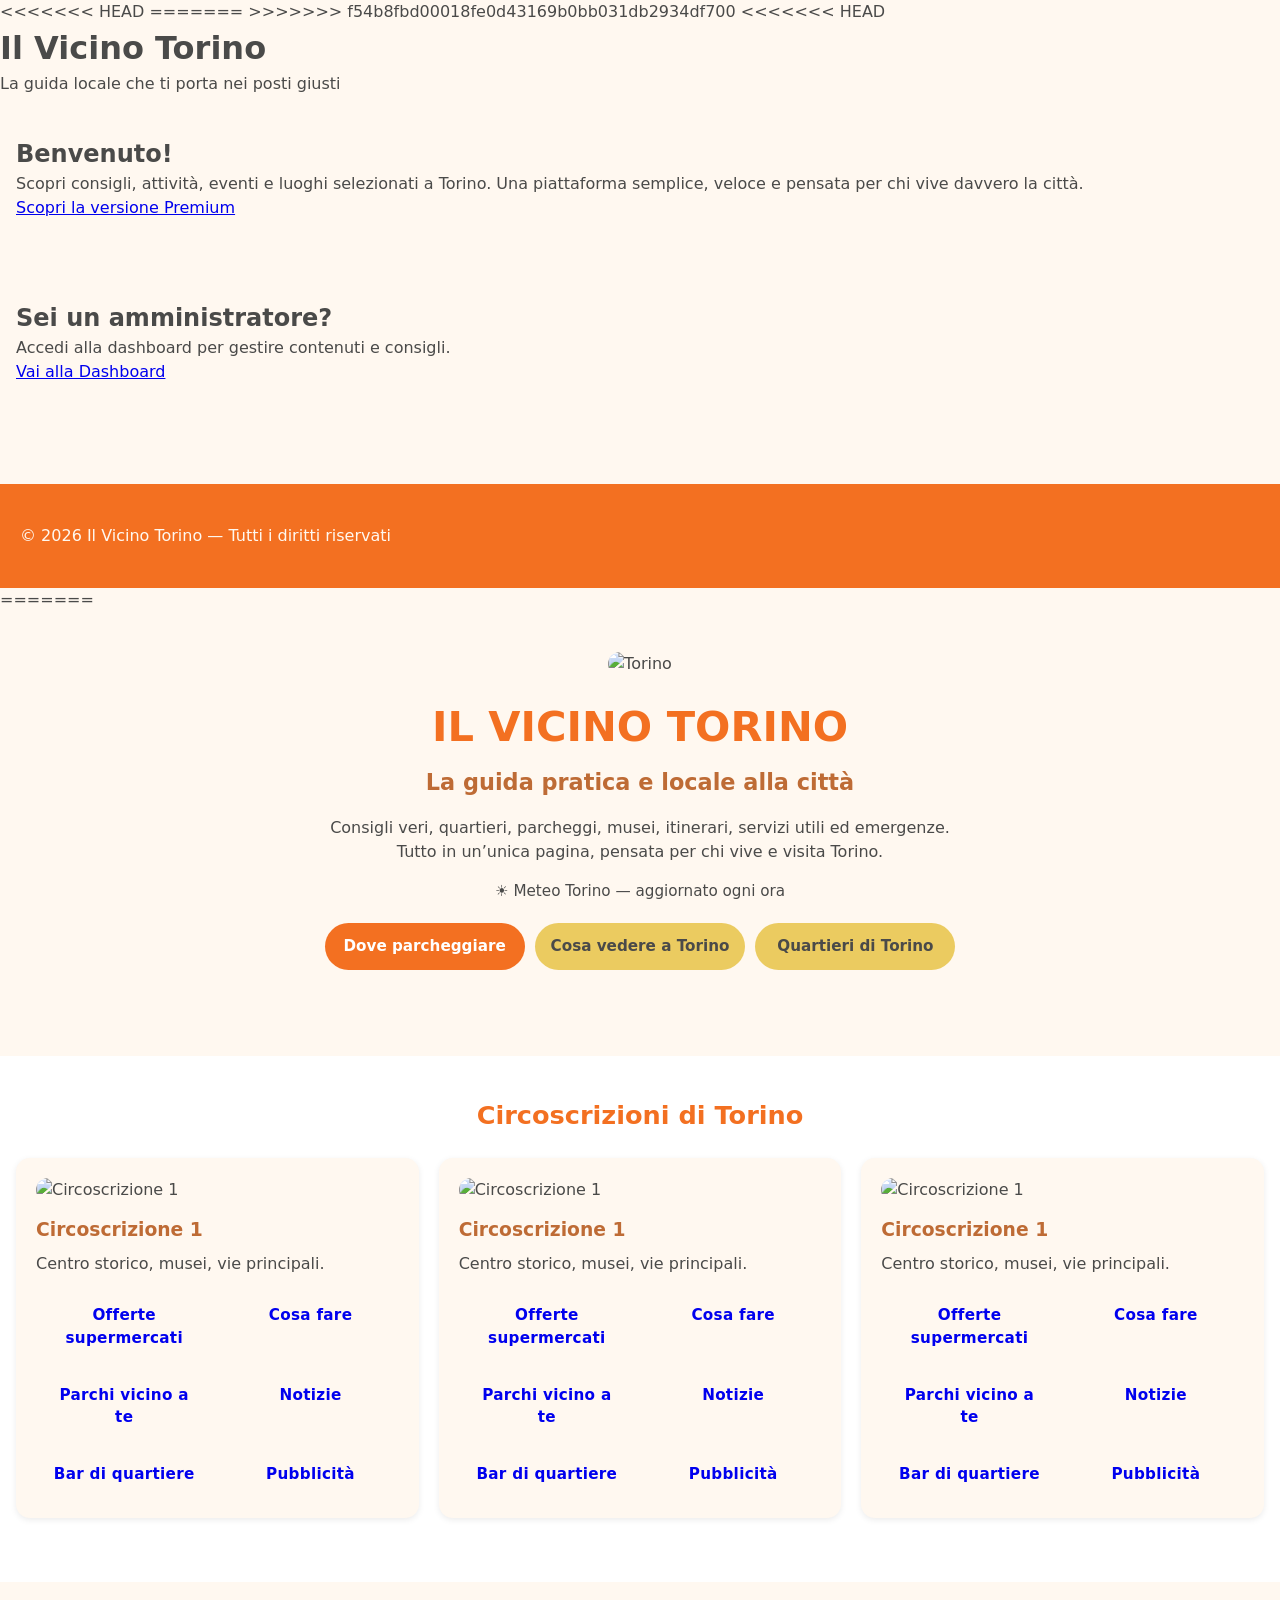
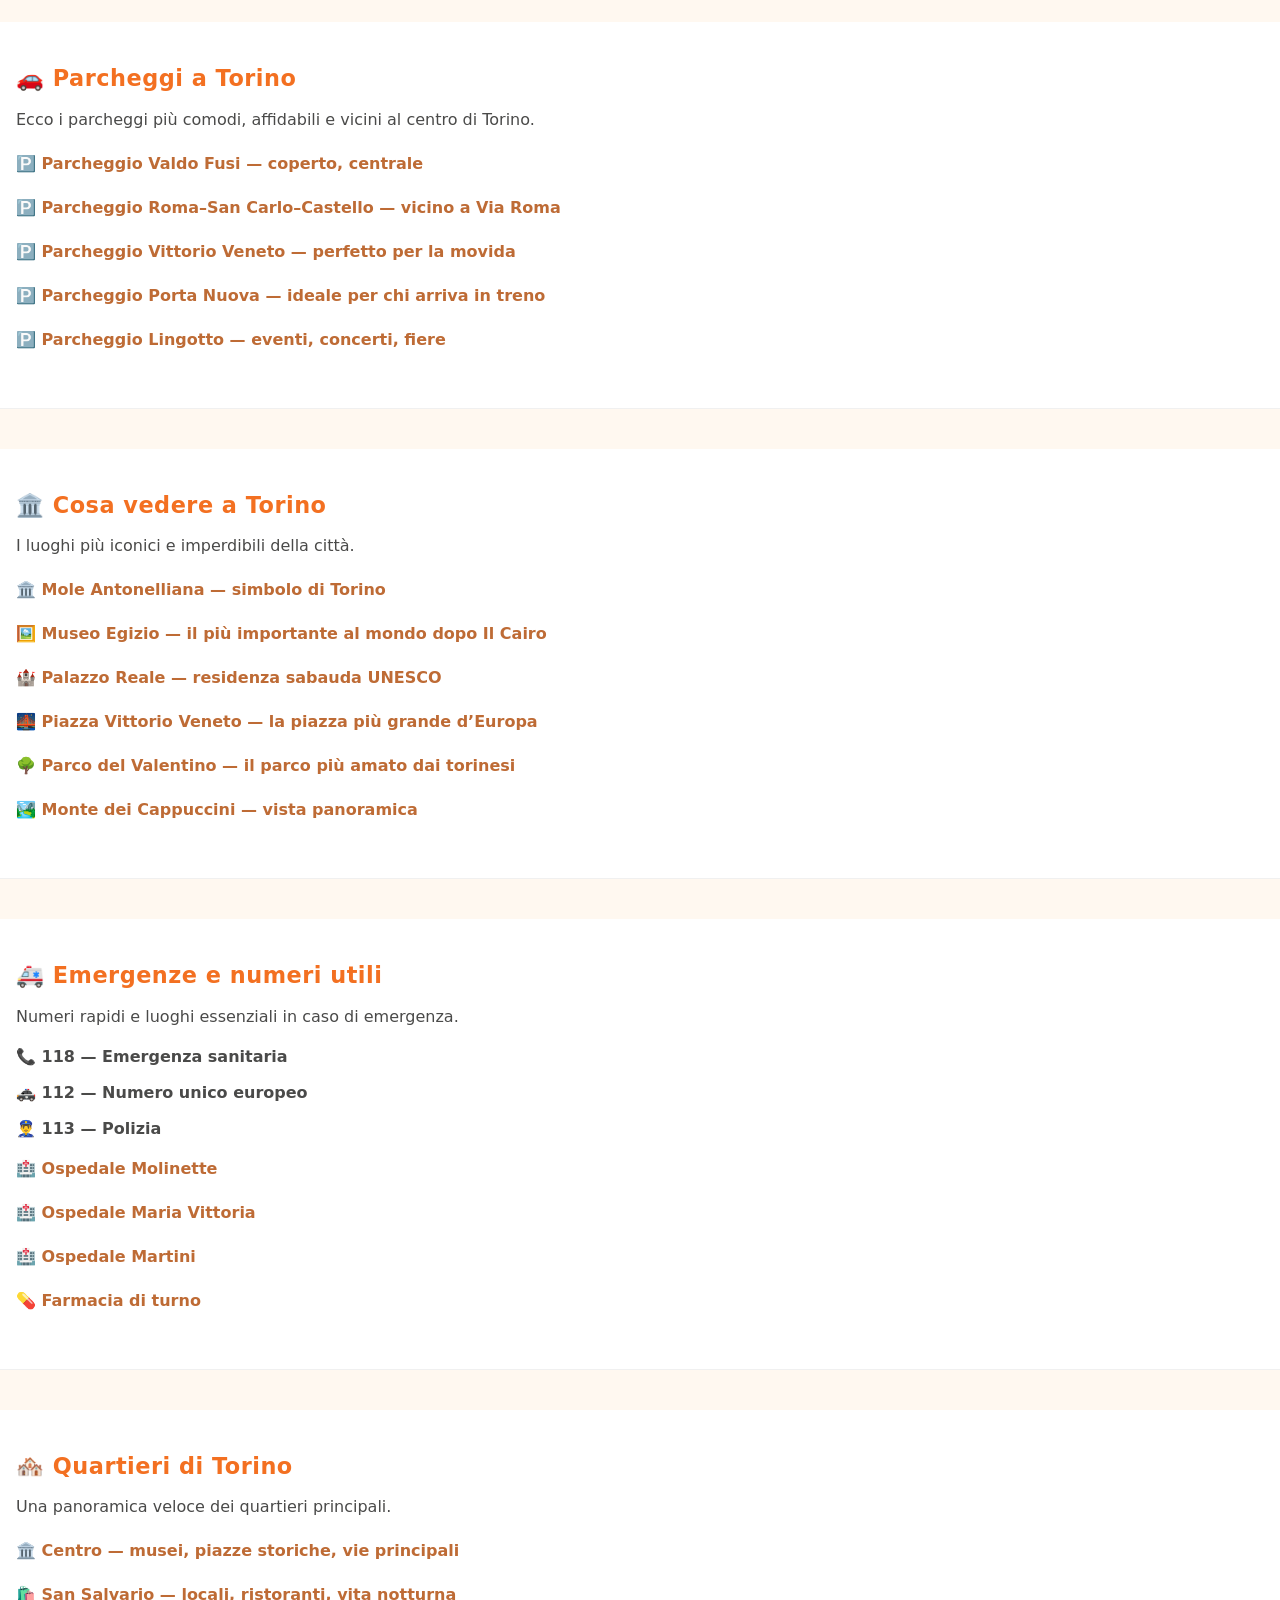
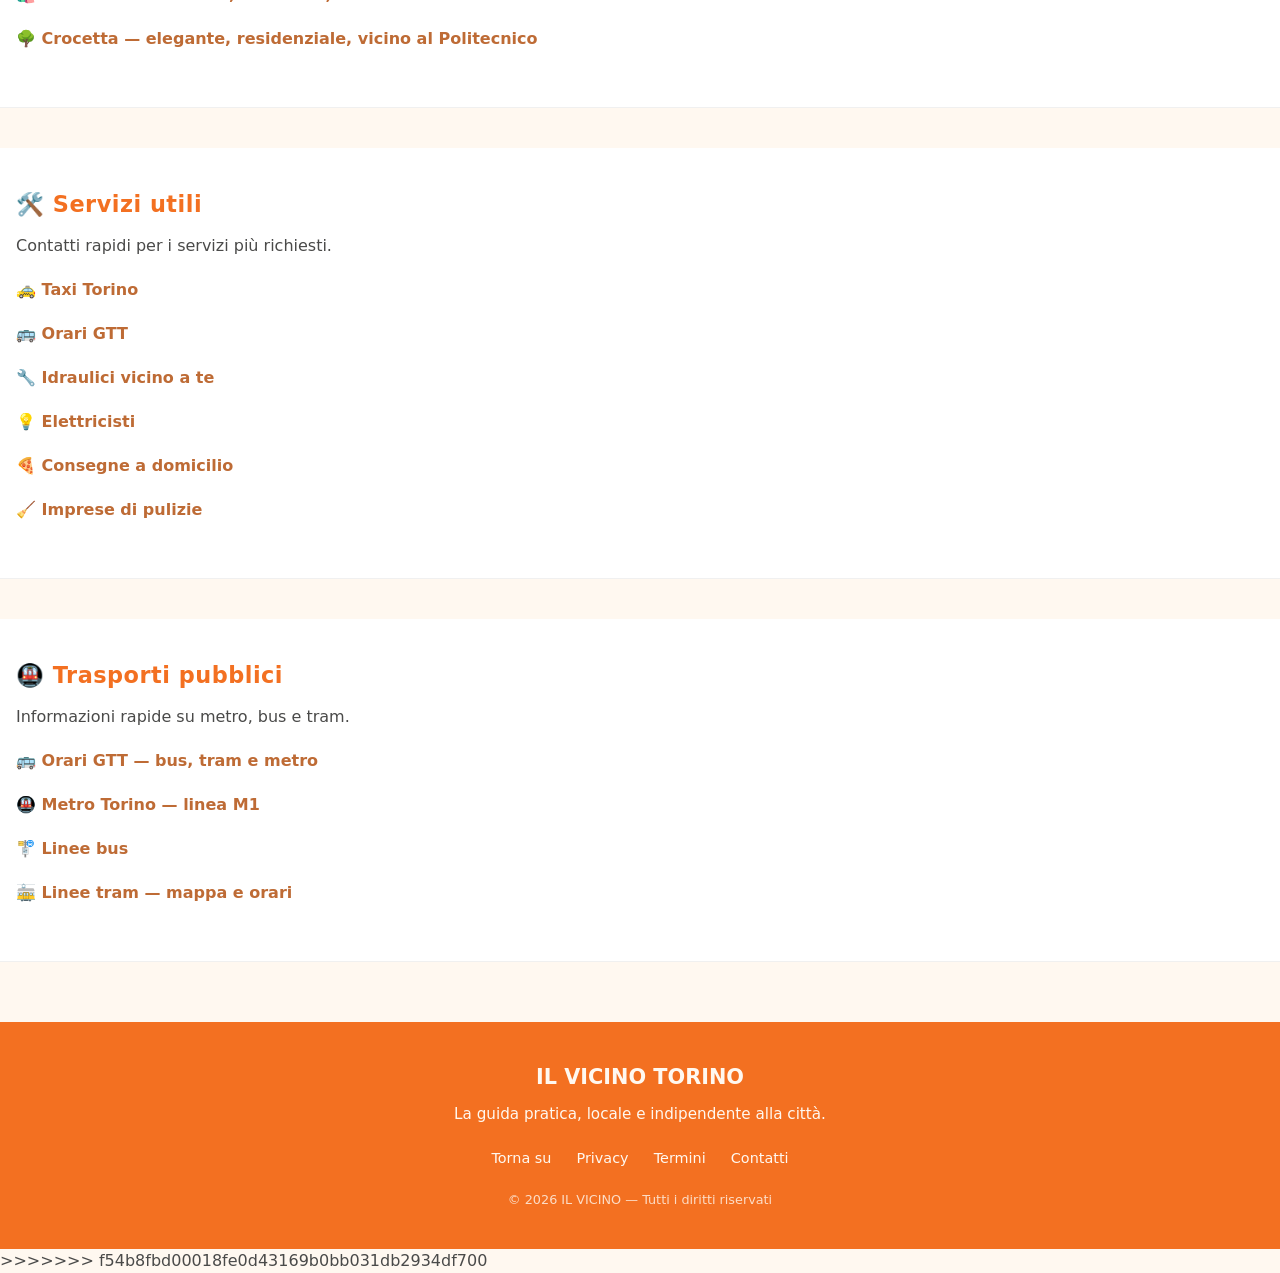
==== commit 3e165589: "Allineamento progetto IL VICINO TORINO" ====
--- a/index.html
+++ b/index.html
@@ -1,19 +1,35 @@
 <!DOCTYPE html>
 <html lang="it">
 <head>
+<<<<<<< HEAD
     <meta charset="UTF-8">
     <meta name="viewport" content="width=device-width, initial-scale=1.0">
-    <title>Il Vicino Torino – La tua guida locale</title>
+    <script src="app.js" defer></script>
+    <title>Il Vicino Torino: La tua guida locale</title>
 
     <!-- Stile principale del sito -->
     <link rel="stylesheet" href="styles.css">
 
     <!-- Favicon -->
     <link rel="icon" type="image/png" href="favicon.png">
+=======
+  <meta charset="UTF-8">
+  <meta name="viewport" content="width=device-width, initial-scale=1.0">
+
+  <title>IL VICINO TORINO — La guida pratica alla città</title>
+
+  <meta name="description" content="IL VICINO TORINO: parcheggi, trasporti, quartieri, cosa vedere, emergenze, servizi utili e link rapidi. La guida pratica, locale e indipendente alla città.">
+  <meta name="keywords" content="Torino, parcheggi Torino, trasporti Torino, cosa vedere Torino, quartieri Torino, emergenze Torino, servizi utili Torino, guida Torino">
+  <meta name="author" content="IL VICINO">
+
+  <link rel="stylesheet" href="styles.css">
+  <link rel="icon" type="image/png" href="favicon.png">
+>>>>>>> f54b8fbd00018fe0d43169b0bb031db2934df700
 </head>
 
 <body>
 
+<<<<<<< HEAD
     <header class="header">
         <h1 class="title">Il Vicino Torino</h1>
         <p class="subtitle">La guida locale che ti porta nei posti giusti</p>
@@ -43,3 +59,194 @@
 
 </body>
 </html>
+=======
+<div id="top"></div>
+
+<!-- SEZIONE HERO -->
+<header class="hero" id="top">
+  <div class="hero-inner">
+    <img src="assets/torino-hero.jpg" alt="Torino" class="hero-img">
+
+    <h1>IL VICINO TORINO</h1>
+    <h2>La guida pratica e locale alla città</h2>
+
+    <p class="hero-desc">
+      Consigli veri, quartieri, parcheggi, musei, itinerari, servizi utili ed emergenze.
+      Tutto in un’unica pagina, pensata per chi vive e visita Torino.
+    </p>
+
+    <div class="hero-meteo">
+      <span>☀️ Meteo Torino — aggiornato ogni ora</span>
+    </div>
+
+    <div class="hero-buttons">
+      <a href="#parcheggi" class="btn primary">Dove parcheggiare</a>
+      <a href="#cosa-vedere" class="btn secondary">Cosa vedere a Torino</a>
+      <a href="#circoscrizioni" class="btn secondary">Quartieri di Torino</a>
+    </div>
+  </div>
+</header>
+
+<!-- SEZIONE CIRCOSCRIZIONI -->
+<section id="circoscrizioni" class="circo-section">
+  <h2 class="circo-title">Circoscrizioni di Torino</h2>
+
+  <div class="circo-container">
+
+    <!-- CARD 1 -->
+    <div class="circo-card">
+      <img src="assets/circo1.jpg" alt="Circoscrizione 1" class="circo-img">
+      <h3>Circoscrizione 1</h3>
+      <p>Centro storico, musei, vie principali.</p>
+
+      <div class="circo-buttons">
+        <a href="https://www.doveconviene.it" target="_blank" class="btn circo">Offerte supermercati</a>
+        <a href="https://www.eventbrite.it/d/italy--torino/events/" target="_blank" class="btn circo">Cosa fare</a>
+        <a href="https://www.google.com/maps/search/parchi+torino/" target="_blank" class="btn circo">Parchi vicino a te</a>
+        <a href="https://www.torinotoday.it" target="_blank" class="btn circo">Notizie</a>
+        <a href="https://www.google.com/maps/search/bar+torino/" target="_blank" class="btn circo">Bar di quartiere</a>
+        <a href="premium-ilvicinotorino.html" class="btn circo">Pubblicità</a>
+      </div>
+    </div>
+
+    <!-- CARD 2 -->
+    <div class="circo-card">
+      <img src="assets/circo1.jpg" alt="Circoscrizione 1" class="circo-img">
+      <h3>Circoscrizione 1</h3>
+      <p>Centro storico, musei, vie principali.</p>
+
+      <div class="circo-buttons">
+        <a href="https://www.doveconviene.it" target="_blank" class="btn circo">Offerte supermercati</a>
+        <a href="https://www.eventbrite.it/d/italy--torino/events/" target="_blank" class="btn circo">Cosa fare</a>
+        <a href="https://www.google.com/maps/search/parchi+torino/" target="_blank" class="btn circo">Parchi vicino a te</a>
+        <a href="https://www.torinotoday.it" target="_blank" class="btn circo">Notizie</a>
+        <a href="https://www.google.com/maps/search/bar+torino/" target="_blank" class="btn circo">Bar di quartiere</a>
+        <a href="premium-ilvicinotorino.html" class="btn circo">Pubblicità</a>
+      </div>
+    </div>
+
+    <!-- CARD 3 -->
+    <div class="circo-card">
+      <img src="assets/circo1.jpg" alt="Circoscrizione 1" class="circo-img">
+      <h3>Circoscrizione 1</h3>
+      <p>Centro storico, musei, vie principali.</p>
+
+      <div class="circo-buttons">
+        <a href="https://www.doveconviene.it" target="_blank" class="btn circo">Offerte supermercati</a>
+        <a href="https://www.eventbrite.it/d/italy--torino/events/" target="_blank" class="btn circo">Cosa fare</a>
+        <a href="https://www.google.com/maps/search/parchi+torino/" target="_blank" class="btn circo">Parchi vicino a te</a>
+        <a href="https://www.torinotoday.it" target="_blank" class="btn circo">Notizie</a>
+        <a href="https://www.google.com/maps/search/bar+torino/" target="_blank" class="btn circo">Bar di quartiere</a>
+        <a href="premium-ilvicinotorino.html" class="btn circo">Pubblicità</a>
+      </div>
+    </div>
+
+  </div>
+</section>
+
+<!-- PARCHEGGI -->
+<section id="parcheggi" class="micro-section">
+  <h2>🚗 Parcheggi a Torino</h2>
+  <p>Ecco i parcheggi più comodi, affidabili e vicini al centro di Torino.</p>
+
+  <ul class="micro-list">
+    <li><a href="#" target="_blank">🅿️ Parcheggio Valdo Fusi — coperto, centrale</a></li>
+    <li><a href="#" target="_blank">🅿️ Parcheggio Roma–San Carlo–Castello — vicino a Via Roma</a></li>
+    <li><a href="#" target="_blank">🅿️ Parcheggio Vittorio Veneto — perfetto per la movida</a></li>
+    <li><a href="#" target="_blank">🅿️ Parcheggio Porta Nuova — ideale per chi arriva in treno</a></li>
+    <li><a href="#" target="_blank">🅿️ Parcheggio Lingotto — eventi, concerti, fiere</a></li>
+  </ul>
+</section>
+
+<!-- COSA VEDERE -->
+<section id="cosa-vedere" class="micro-section">
+  <h2>🏛️ Cosa vedere a Torino</h2>
+  <p>I luoghi più iconici e imperdibili della città.</p>
+
+  <ul class="micro-list">
+    <li><a href="#" target="_blank">🏛️ Mole Antonelliana — simbolo di Torino</a></li>
+    <li><a href="#" target="_blank">🖼️ Museo Egizio — il più importante al mondo dopo Il Cairo</a></li>
+    <li><a href="#" target="_blank">🏰 Palazzo Reale — residenza sabauda UNESCO</a></li>
+    <li><a href="#" target="_blank">🌉 Piazza Vittorio Veneto — la piazza più grande d’Europa</a></li>
+    <li><a href="#" target="_blank">🌳 Parco del Valentino — il parco più amato dai torinesi</a></li>
+    <li><a href="#" target="_blank">🏞️ Monte dei Cappuccini — vista panoramica</a></li>
+  </ul>
+</section>
+
+<!-- EMERGENZE -->
+<section id="emergenze" class="micro-section">
+  <h2>🚑 Emergenze e numeri utili</h2>
+  <p>Numeri rapidi e luoghi essenziali in caso di emergenza.</p>
+
+  <ul class="micro-list">
+    <li><strong>📞 118 — Emergenza sanitaria</strong></li>
+    <li><strong>🚓 112 — Numero unico europeo</strong></li>
+    <li><strong>👮‍♂️ 113 — Polizia</strong></li>
+    <li><a href="#" target="_blank">🏥 Ospedale Molinette</a></li>
+    <li><a href="#" target="_blank">🏥 Ospedale Maria Vittoria</a></li>
+    <li><a href="#" target="_blank">🏥 Ospedale Martini</a></li>
+    <li><a href="https://www.farmacieaperte.it" target="_blank">💊 Farmacia di turno</a></li>
+  </ul>
+</section>
+
+<!-- QUARTIERI -->
+<section id="quartieri" class="micro-section">
+  <h2>🏘️ Quartieri di Torino</h2>
+  <p>Una panoramica veloce dei quartieri principali.</p>
+
+  <ul class="micro-list">
+    <li><a href="#" target="_blank">🏛️ Centro — musei, piazze storiche, vie principali</a></li>
+    <li><a href="#" target="_blank">🛍️ San Salvario — locali, ristoranti, vita notturna</a></li>
+    <li><a href="#" target="_blank">🌳 Crocetta — elegante, residenziale, vicino al Politecnico</a></li>
+  </ul>
+</section>
+
+<!-- SERVIZI -->
+<section id="servizi" class="micro-section">
+  <h2>🛠️ Servizi utili</h2>
+  <p>Contatti rapidi per i servizi più richiesti.</p>
+
+  <ul class="micro-list">
+    <li><a href="#" target="_blank">🚕 Taxi Torino</a></li>
+    <li><a href="https://www.gtt.to.it/cms/" target="_blank">🚌 Orari GTT</a></li>
+    <li><a href="#" target="_blank">🔧 Idraulici vicino a te</a></li>
+    <li><a href="#" target="_blank">💡 Elettricisti</a></li>
+    <li><a href="https://www.gloriosa.it" target="_blank">🍕 Consegne a domicilio</a></li>
+    <li><a href="#" target="_blank">🧹 Imprese di pulizie</a></li>
+  </ul>
+</section>
+
+<!-- TRASPORTI -->
+<section id="trasporti" class="micro-section">
+  <h2>🚇 Trasporti pubblici</h2>
+  <p>Informazioni rapide su metro, bus e tram.</p>
+
+  <ul class="micro-list">
+    <li><a href="#" target="_blank">🚌 Orari GTT — bus, tram e metro</a></li>
+    <li><a href="#" target="_blank">🚇 Metro Torino — linea M1</a></li>
+    <li><a href="#" target="_blank">🚏 Linee bus</a></li>
+    <li><a href="#" target="_blank">🚋 Linee tram — mappa e orari</a></li>
+  </ul>
+</section>
+
+<!-- FOOTER -->
+<footer class="footer">
+  <div class="footer-inner">
+    <p class="footer-title">IL VICINO TORINO</p>
+    <p class="footer-desc">La guida pratica, locale e indipendente alla città.</p>
+
+    <div class="footer-links">
+      <a href="#top">Torna su</a>
+      <a href="privacy.html">Privacy</a>
+      <a href="termini.html">Termini</a>
+      <a href="mailto:supporto.ilvicino.org@gmail.com">Contatti</a>
+    </div>
+
+    <p class="footer-copy">© 2026 IL VICINO — Tutti i diritti riservati</p>
+  </div>
+</footer>
+
+</body>
+</html>
+
+>>>>>>> f54b8fbd00018fe0d43169b0bb031db2934df700
--- a/styles.css
+++ b/styles.css
@@ -373,3 +373,12 @@
     margin: 6px 8px;
   }
 }
+<<<<<<< HEAD
+=======
+.premium-logo {
+  width: 140px;
+  display: block;
+  margin: 25px auto 15px auto;
+  filter: drop-shadow(0 2px 4px rgba(0,0,0,0.15));
+}
+>>>>>>> f54b8fbd00018fe0d43169b0bb031db2934df700
--- a/styles.css
+++ b/styles.css
@@ -373,3 +373,12 @@
     margin: 6px 8px;
   }
 }
+<<<<<<< HEAD
+=======
+.premium-logo {
+  width: 140px;
+  display: block;
+  margin: 25px auto 15px auto;
+  filter: drop-shadow(0 2px 4px rgba(0,0,0,0.15));
+}
+>>>>>>> f54b8fbd00018fe0d43169b0bb031db2934df700
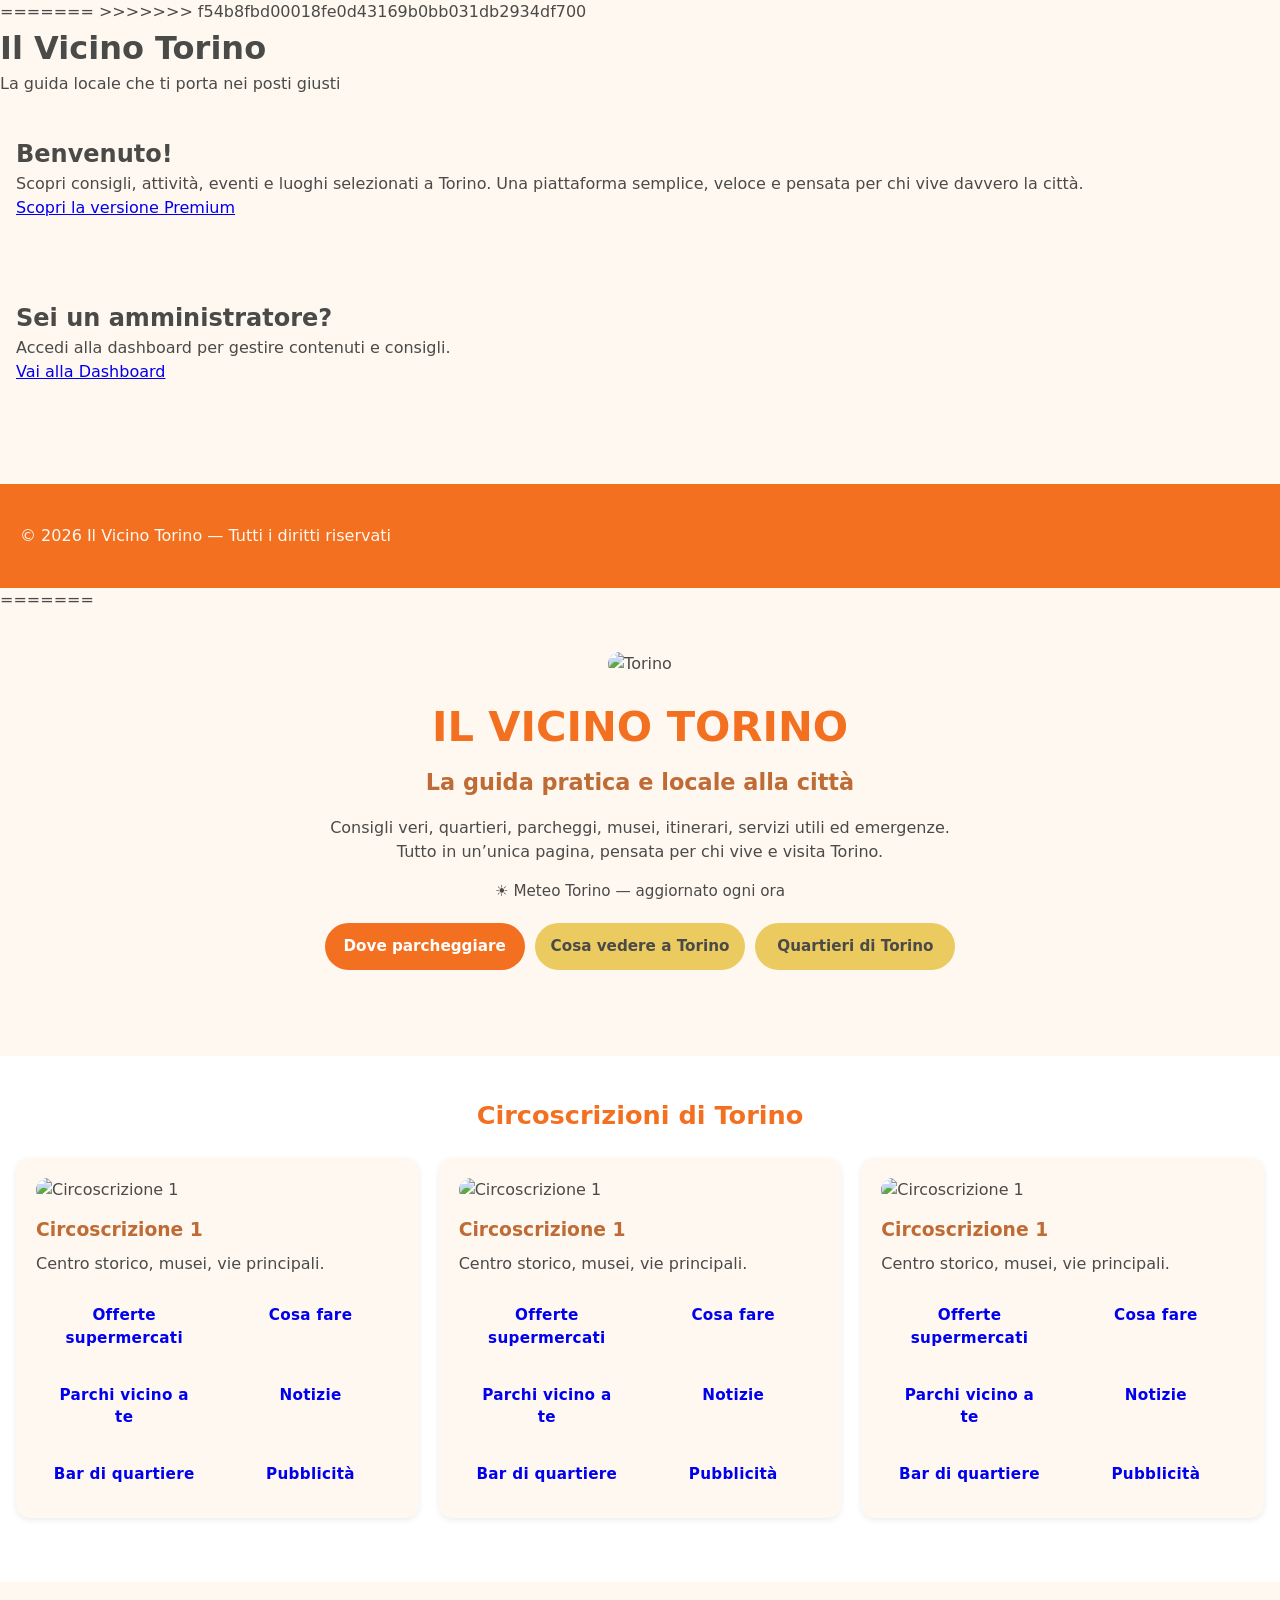
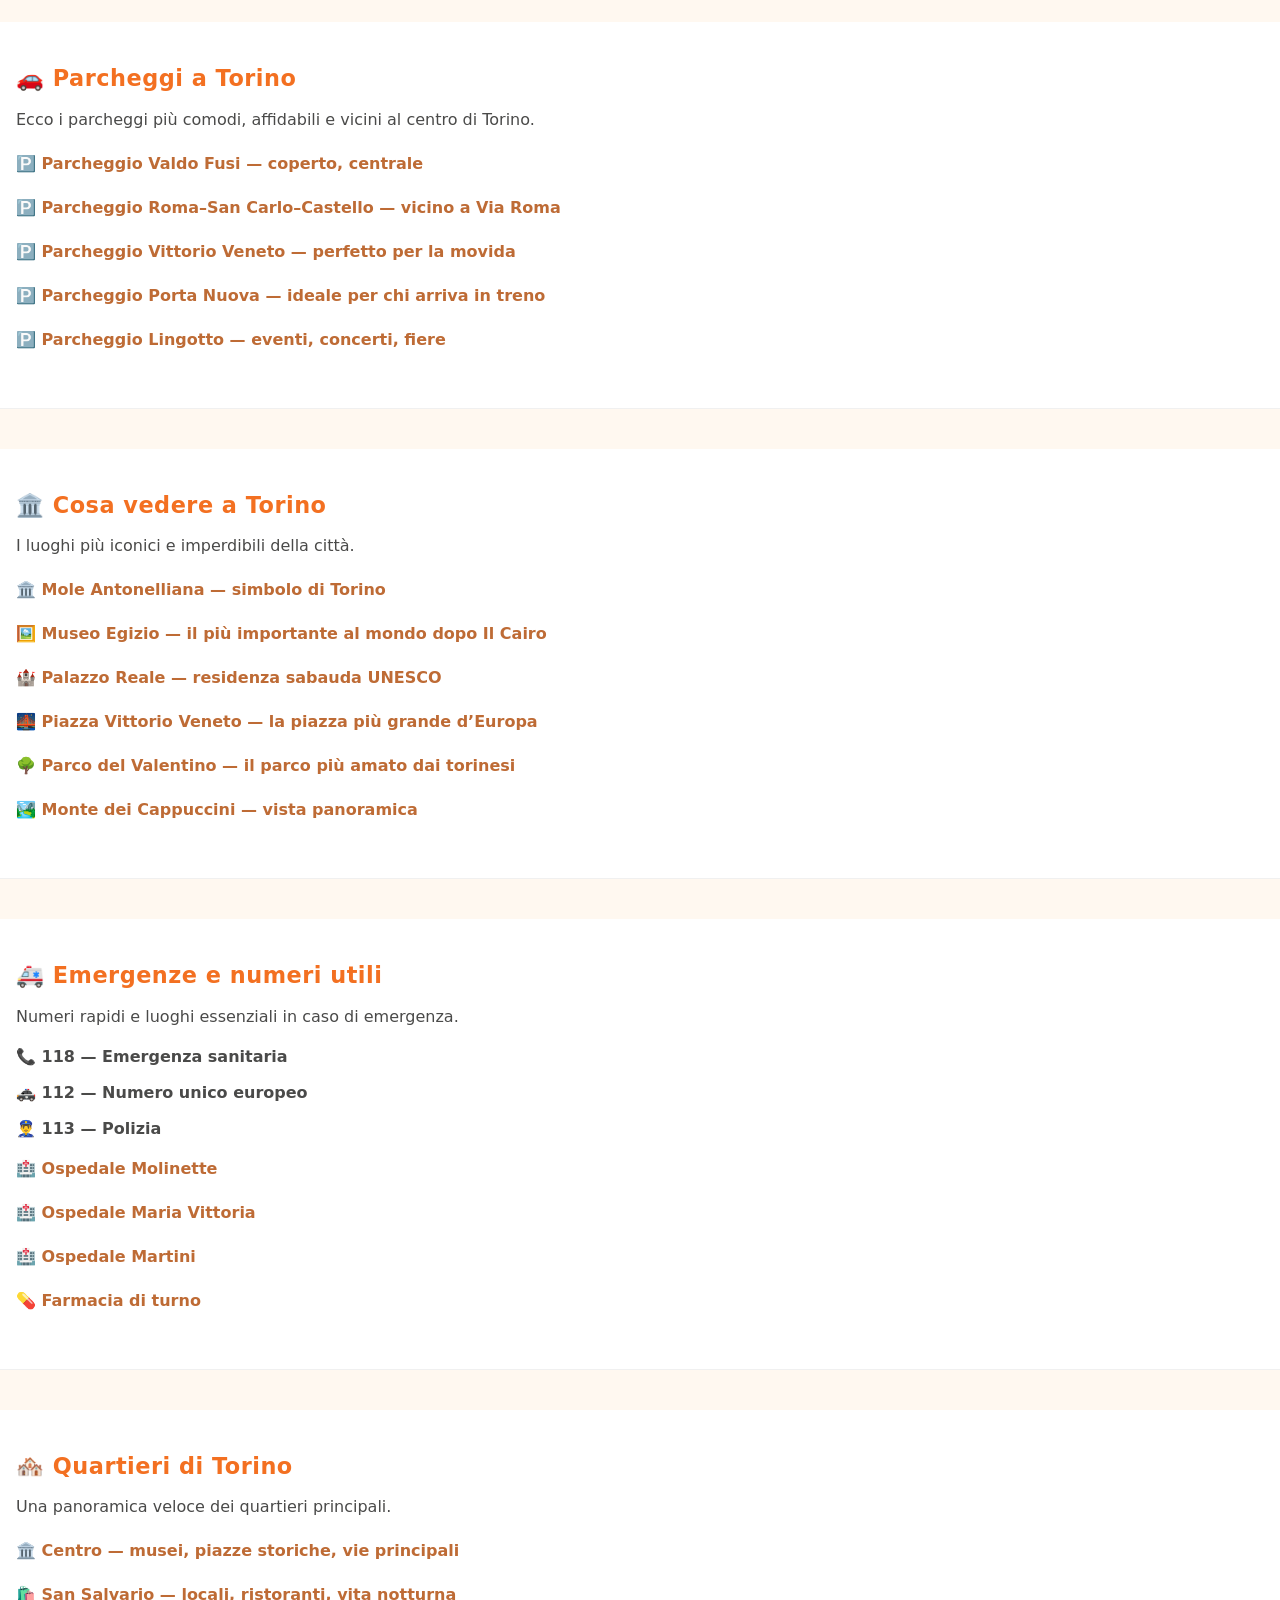
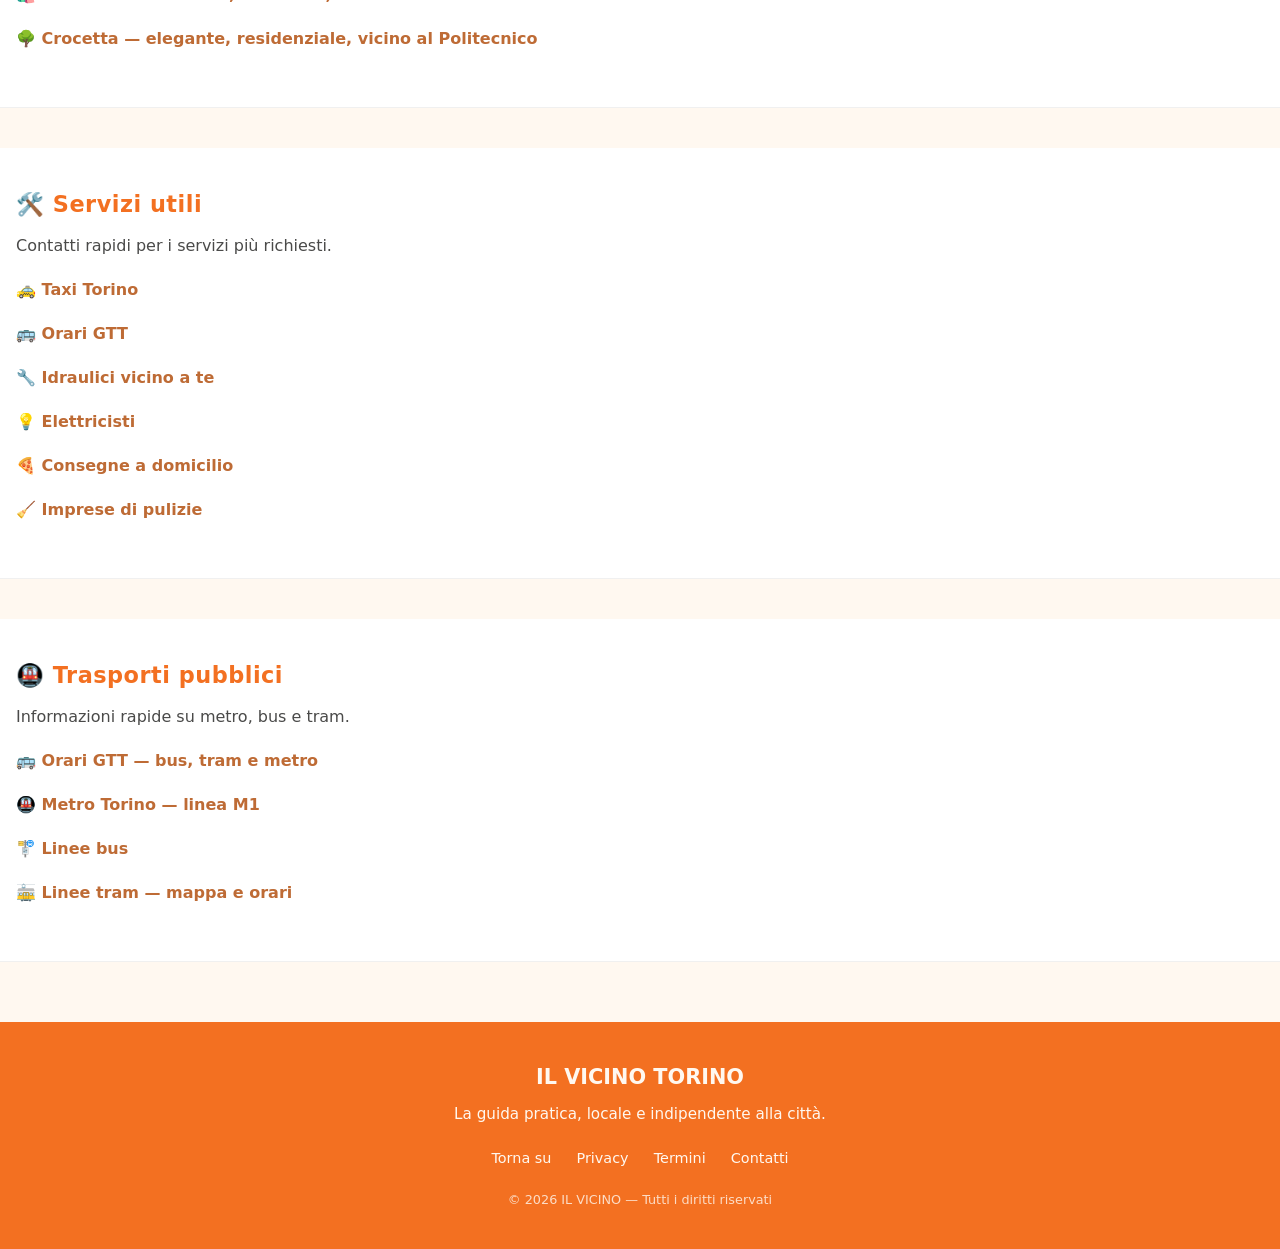
==== commit 4bead3d9: "Risolto conflitto su index.html" ====
--- a/index.html
+++ b/index.html
@@ -1,7 +1,7 @@
 <!DOCTYPE html>
 <html lang="it">
 <head>
-<<<<<<< HEAD
+
     <meta charset="UTF-8">
     <meta name="viewport" content="width=device-width, initial-scale=1.0">
     <script src="app.js" defer></script>
@@ -29,7 +29,7 @@
 
 <body>
 
-<<<<<<< HEAD
+
     <header class="header">
         <h1 class="title">Il Vicino Torino</h1>
         <p class="subtitle">La guida locale che ti porta nei posti giusti</p>
@@ -249,4 +249,3 @@
 </body>
 </html>
 
->>>>>>> f54b8fbd00018fe0d43169b0bb031db2934df700
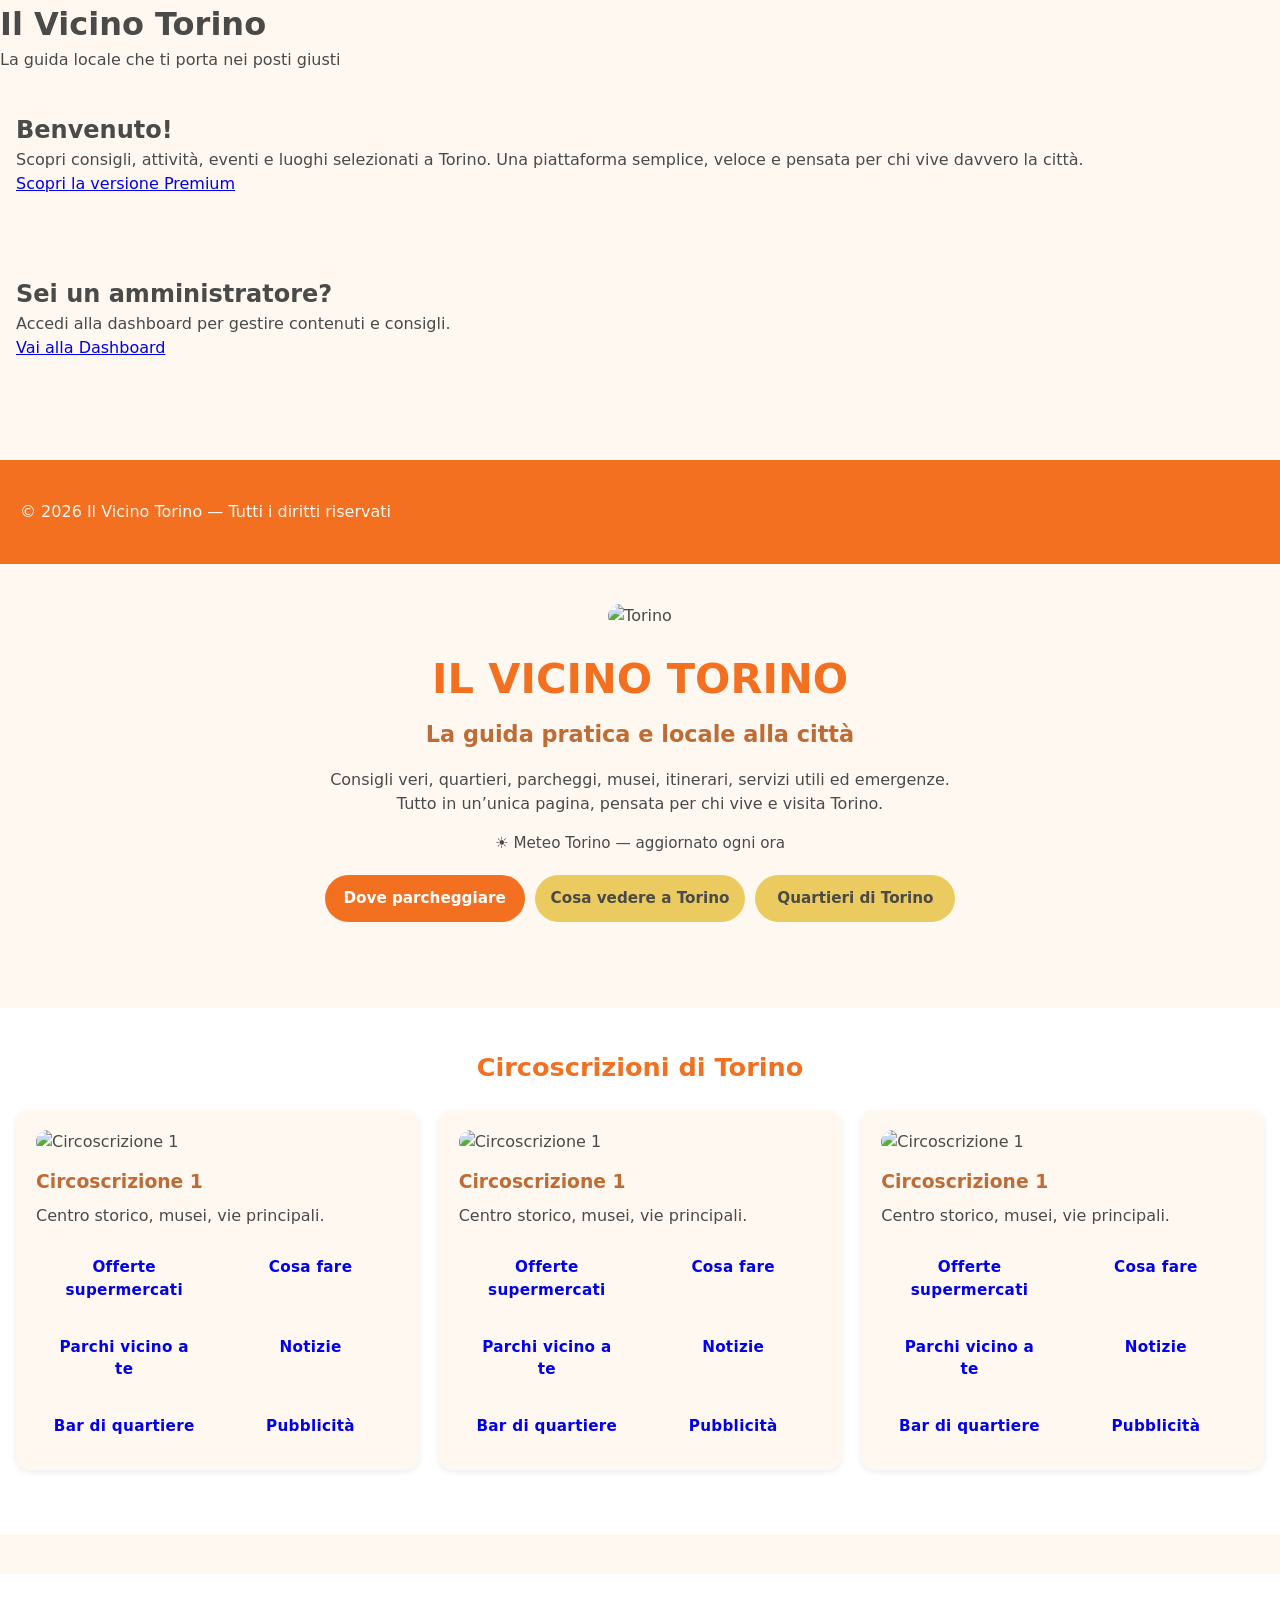
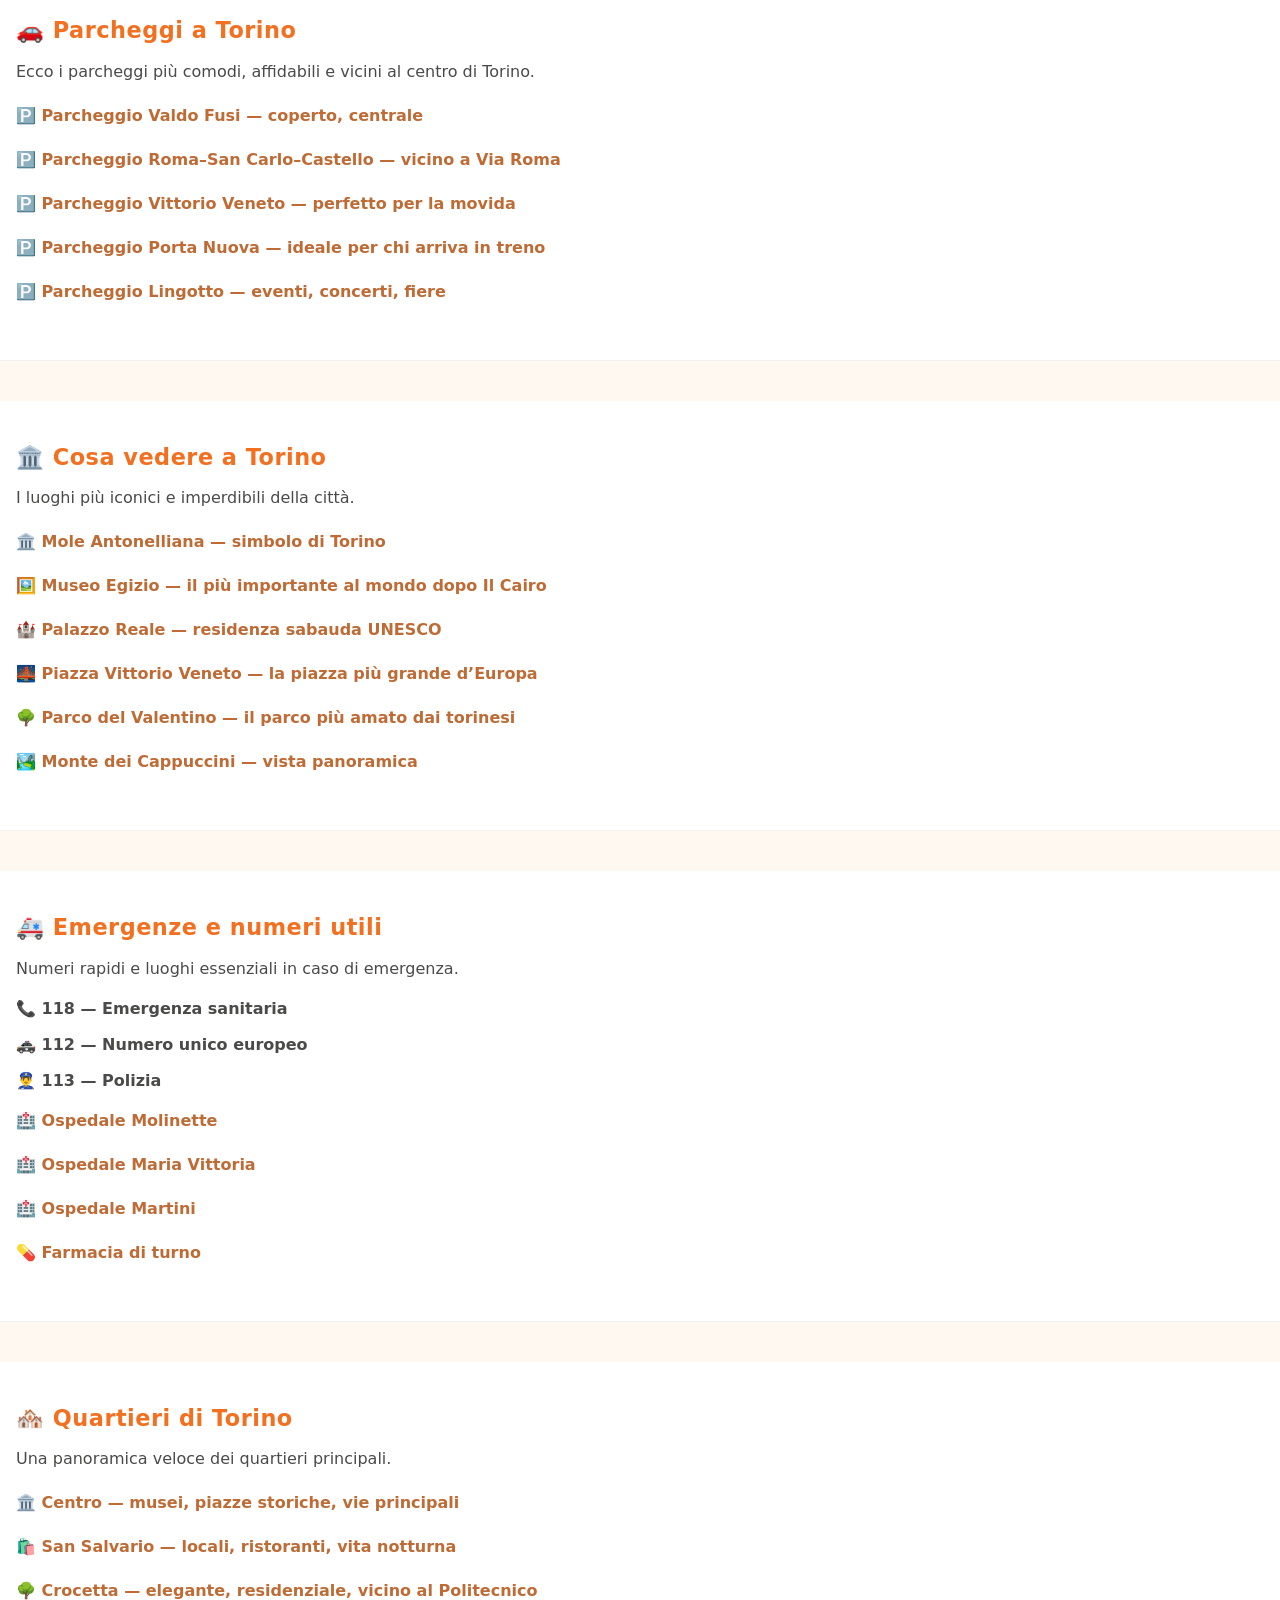
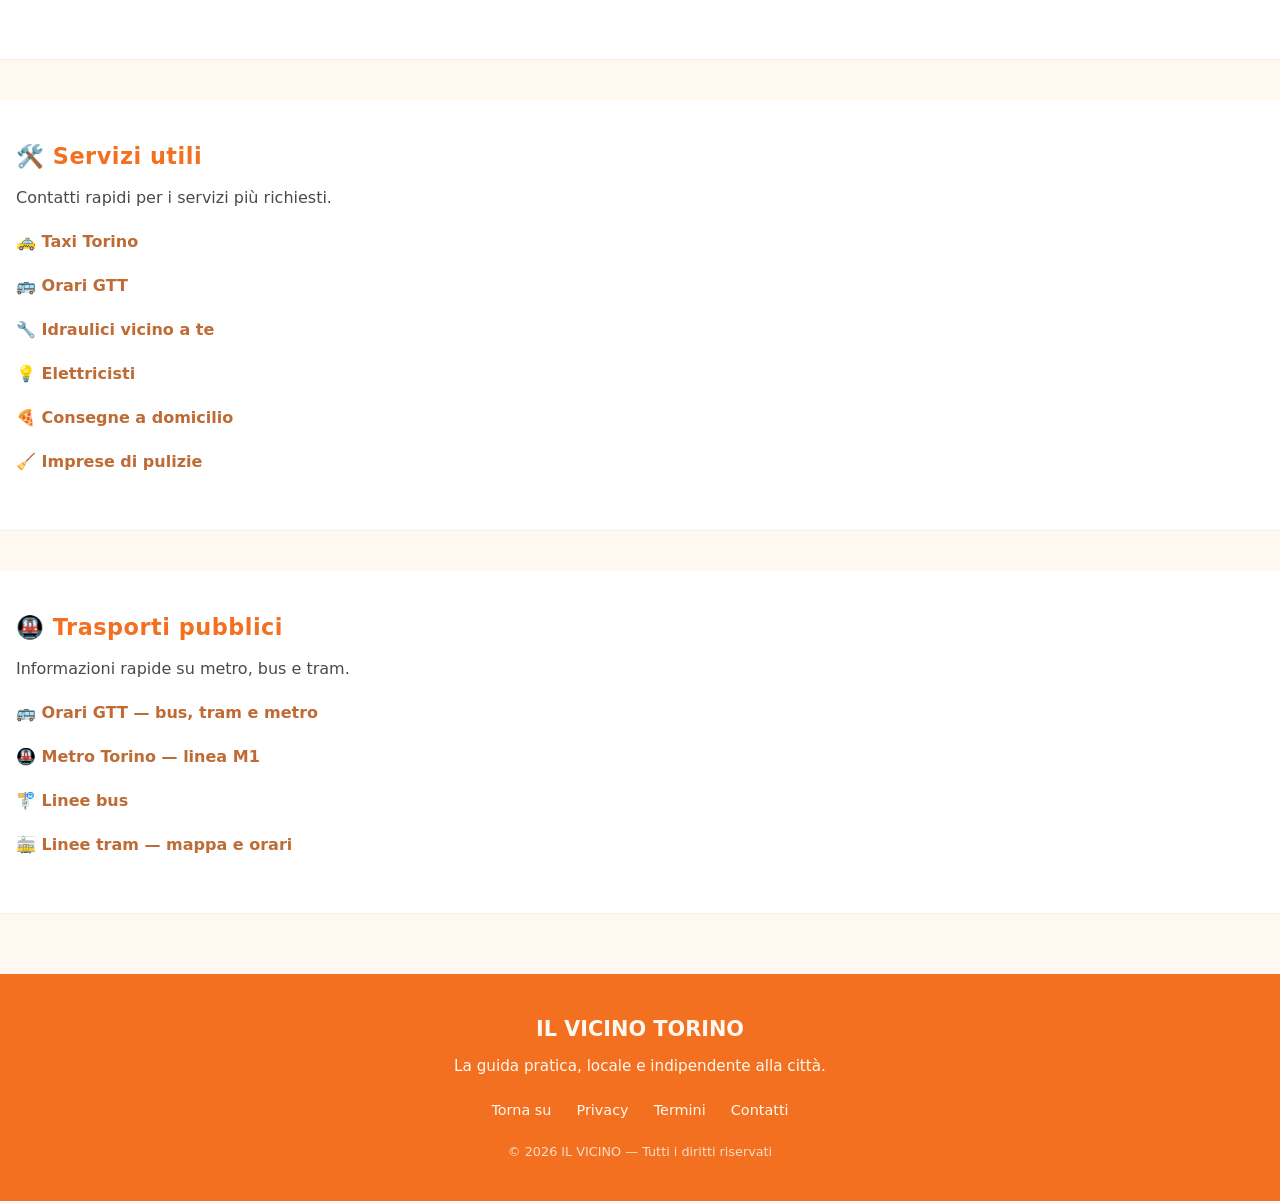
==== commit f87b2d3d: "Risolto conflitto su index.html" ====
--- a/index.html
+++ b/index.html
@@ -12,7 +12,7 @@
 
     <!-- Favicon -->
     <link rel="icon" type="image/png" href="favicon.png">
-=======
+
   <meta charset="UTF-8">
   <meta name="viewport" content="width=device-width, initial-scale=1.0">
 
@@ -24,7 +24,7 @@
 
   <link rel="stylesheet" href="styles.css">
   <link rel="icon" type="image/png" href="favicon.png">
->>>>>>> f54b8fbd00018fe0d43169b0bb031db2934df700
+
 </head>
 
 <body>
@@ -59,7 +59,7 @@
 
 </body>
 </html>
-=======
+
 <div id="top"></div>
 
 <!-- SEZIONE HERO -->
